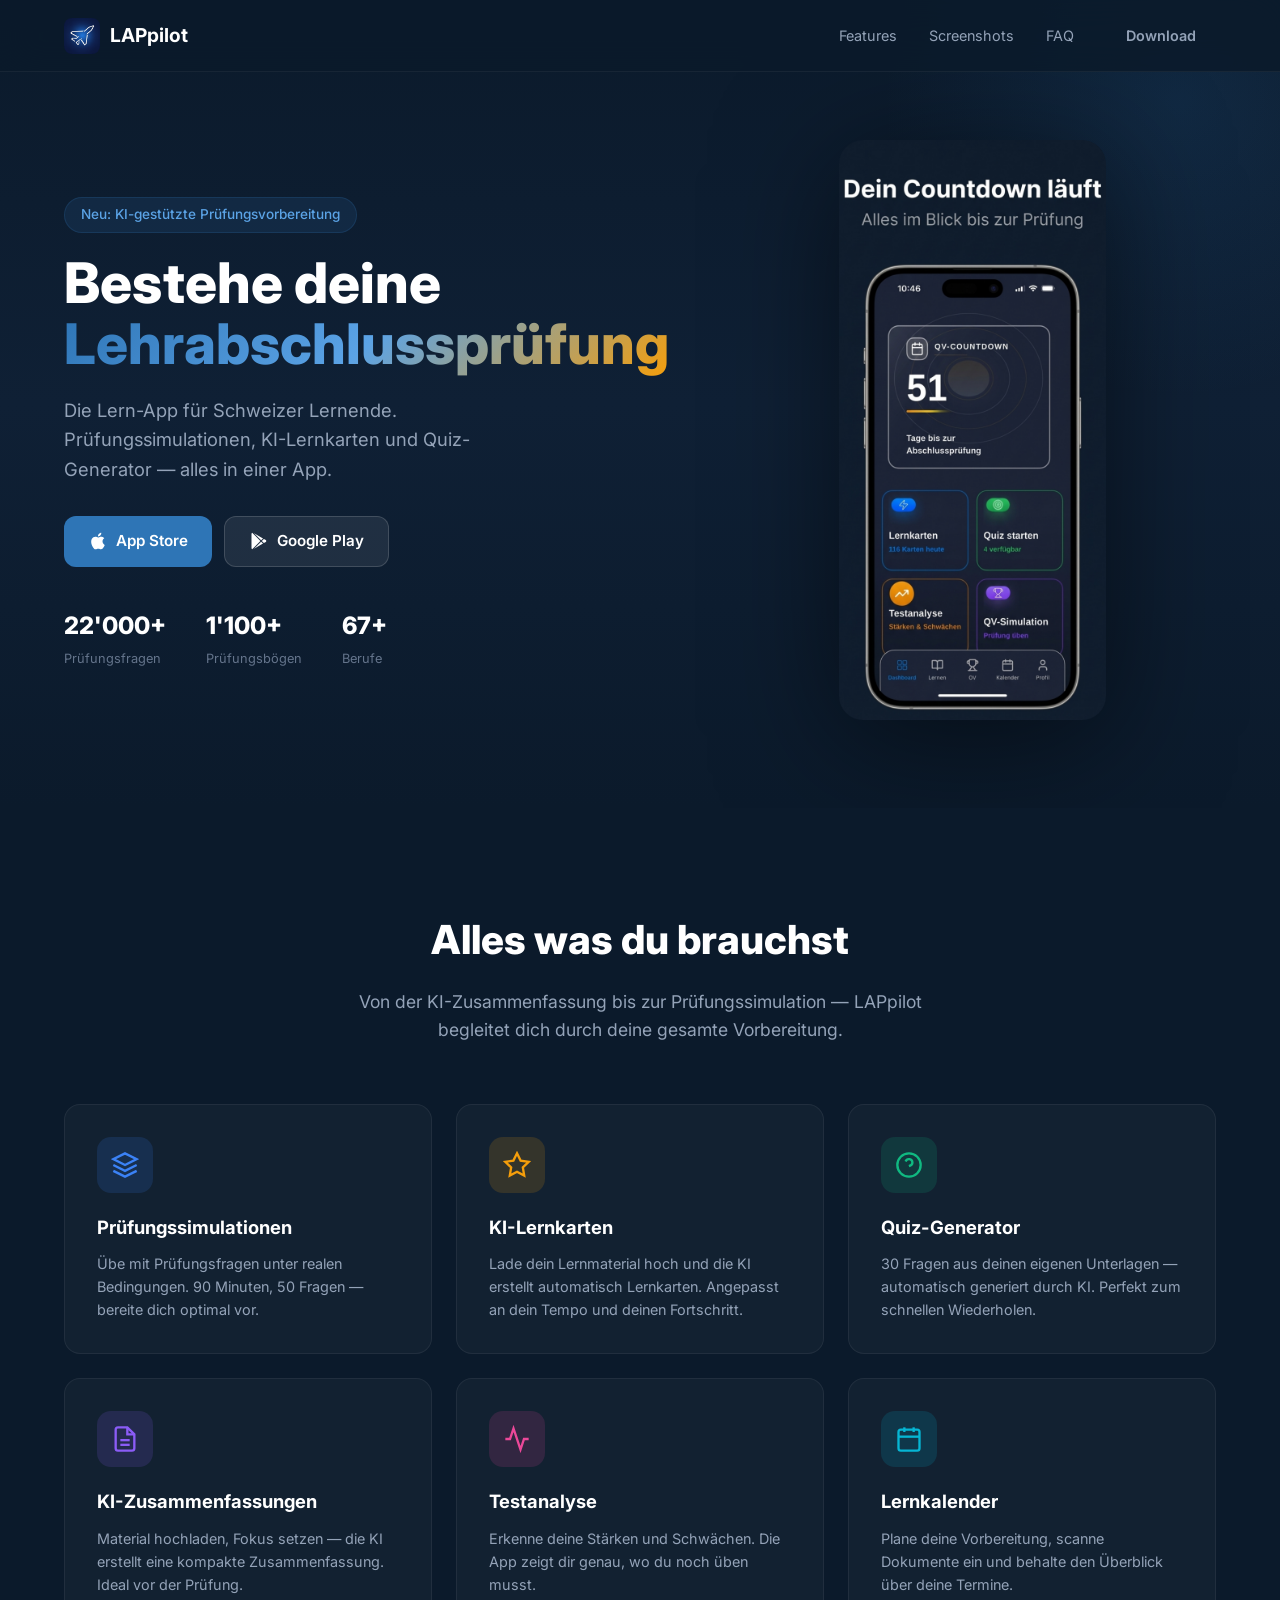
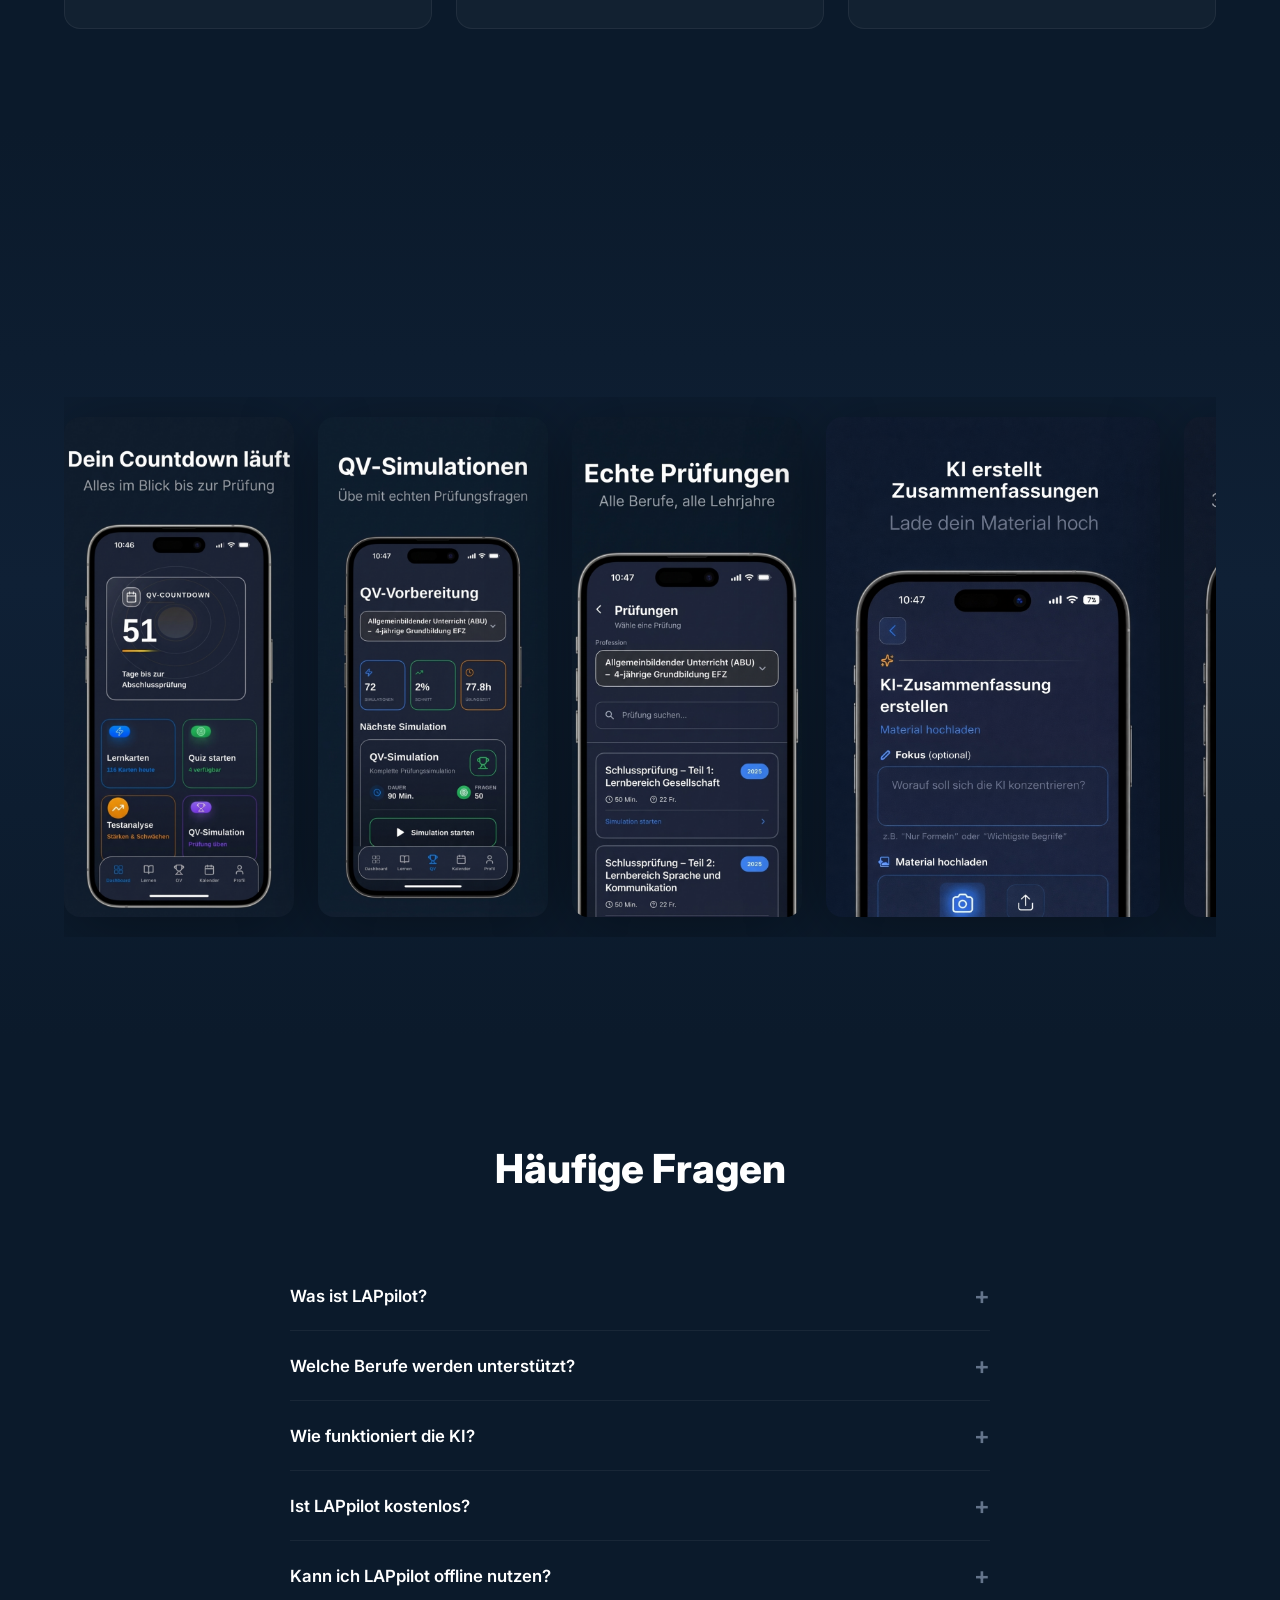
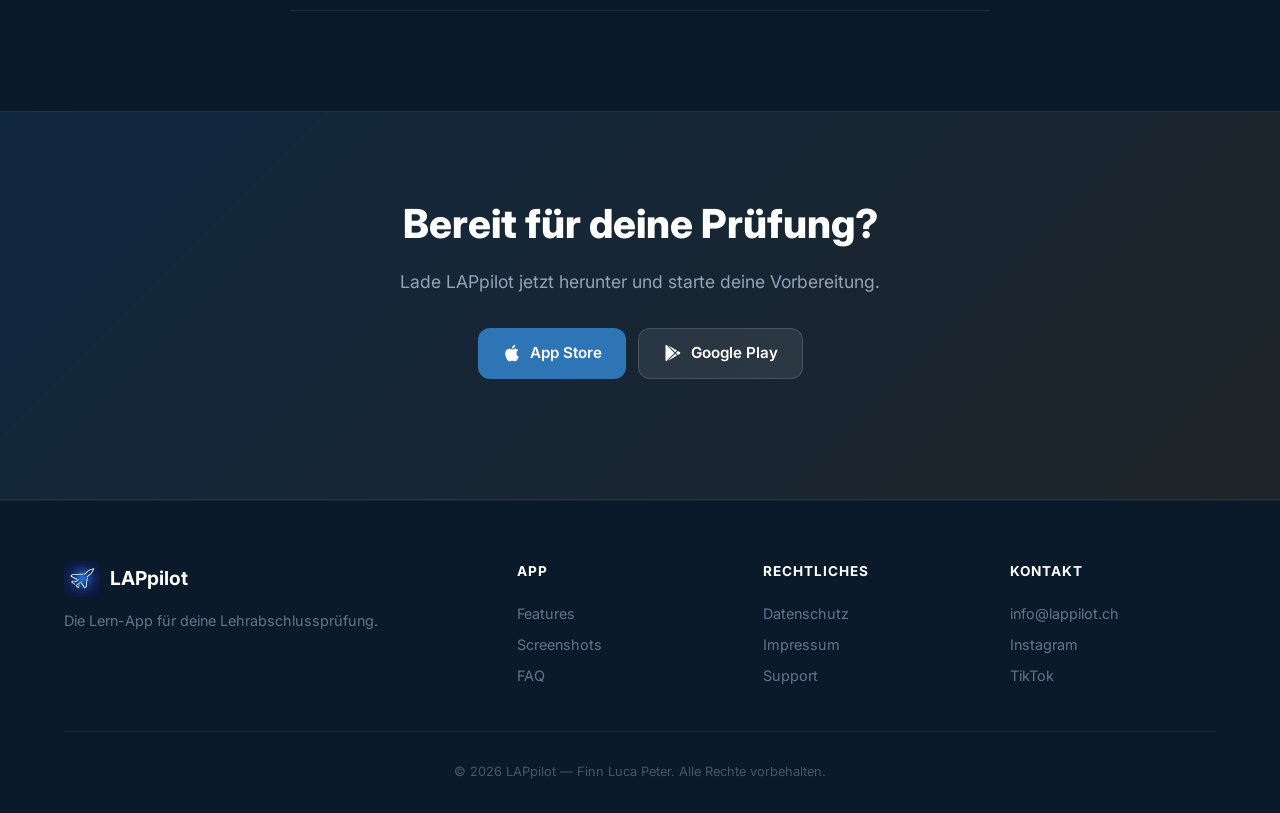
==== index.html @ 3a8b73a4 "fix: Download-Buttons auf OneLink verlinken (TikTok-Bio-Fix) Alle 5 Buttons (Nav Download, Hero App " ====
<!DOCTYPE html>
<html lang="de">
<head>
    <meta charset="UTF-8">
    <meta name="viewport" content="width=device-width, initial-scale=1.0">
    <title>LAPpilot — Bestehe deine Lehrabschlussprüfung</title>
    <meta name="description" content="LAPpilot ist die Lern-App für Schweizer Lernende zur Vorbereitung auf die Lehrabschlussprüfung (LAP/QV). KI-Lernkarten, Prüfungssimulationen, Quiz-Generator.">
    <link rel="icon" type="image/png" href="images/00_AppIcon.png">
    <link rel="preconnect" href="https://fonts.googleapis.com">
    <link rel="preconnect" href="https://fonts.gstatic.com" crossorigin>
    <link href="https://fonts.googleapis.com/css2?family=Inter:wght@400;500;600;700;800&display=swap" rel="stylesheet">
    <link rel="stylesheet" href="css/style.css">
</head>
<body>

    <!-- Navigation -->
    <nav class="navbar" id="navbar">
        <div class="container nav-container">
            <a href="#" class="nav-logo">
                <img src="images/00_AppIcon.png" alt="LAPpilot" class="nav-icon">
                <span>LAPpilot</span>
            </a>
            <button class="nav-toggle" id="navToggle" aria-label="Menu">
                <span></span><span></span><span></span>
            </button>
            <ul class="nav-links" id="navLinks">
                <li><a href="#features">Features</a></li>
                <li><a href="#screenshots">Screenshots</a></li>
                <!-- <li><a href="#pricing">Preise</a></li> -->
                <li><a href="#faq">FAQ</a></li>
                <li><a href="https://lappilot.onelink.me/udVn/tiktok" class="btn btn-nav">Download</a></li>
            </ul>
        </div>
    </nav>

    <!-- Hero Section -->
    <section class="hero">
        <div class="container hero-container">
            <div class="hero-content">
                <div class="hero-badge">Neu: KI-gestützte Prüfungsvorbereitung</div>
                <h1>Bestehe deine<br><span class="gradient-text">Lehrabschlussprüfung</span></h1>
                <p class="hero-subtitle">Die Lern-App für Schweizer Lernende. Prüfungssimulationen, KI-Lernkarten und Quiz-Generator — alles in einer App.</p>
                <div class="hero-buttons">
                    <a href="https://lappilot.onelink.me/udVn/tiktok" class="btn btn-primary">
                        <svg width="20" height="20" viewBox="0 0 24 24" fill="currentColor"><path d="M18.71 19.5c-.83 1.24-1.71 2.45-3.05 2.47-1.34.03-1.77-.79-3.29-.79-1.53 0-2 .77-3.27.82-1.31.05-2.3-1.32-3.14-2.53C4.25 17 2.94 12.45 4.7 9.39c.87-1.52 2.43-2.48 4.12-2.51 1.28-.02 2.5.87 3.29.87.78 0 2.26-1.07 3.8-.91.65.03 2.47.26 3.64 1.98-.09.06-2.17 1.28-2.15 3.81.03 3.02 2.65 4.03 2.68 4.04-.03.07-.42 1.44-1.38 2.83M13 3.5c.73-.83 1.94-1.46 2.94-1.5.13 1.17-.34 2.35-1.04 3.19-.69.85-1.83 1.51-2.95 1.42-.15-1.15.41-2.35 1.05-3.11z"/></svg>
                        App Store
                    </a>
                    <a href="https://lappilot.onelink.me/udVn/tiktok" class="btn btn-secondary">
                        <svg width="20" height="20" viewBox="0 0 24 24" fill="currentColor"><path d="M3,20.5V3.5C3,2.91 3.34,2.39 3.84,2.15L13.69,12L3.84,21.85C3.34,21.61 3,21.09 3,20.5M16.81,15.12L6.05,21.34L14.54,12.85L16.81,15.12M20.16,10.81C20.5,11.08 20.75,11.5 20.75,12C20.75,12.5 20.53,12.9 20.18,13.18L17.89,14.5L15.39,12L17.89,9.5L20.16,10.81M6.05,2.66L16.81,8.88L14.54,11.15L6.05,2.66Z"/></svg>
                        Google Play
                    </a>
                </div>
                <div class="hero-stats">
                    <div class="stat">
                        <span class="stat-number">22'000+</span>
                        <span class="stat-label">Prüfungsfragen</span>
                    </div>
                    <div class="stat">
                        <span class="stat-number">1'100+</span>
                        <span class="stat-label">Prüfungsbögen</span>
                    </div>
                    <div class="stat">
                        <span class="stat-number">67+</span>
                        <span class="stat-label">Berufe</span>
                    </div>
                </div>
            </div>
            <div class="hero-image">
                <div class="phone-mockup">
                    <img src="images/01_Dein_Countdown_laeuft.png" alt="LAPpilot Dashboard" class="hero-screenshot">
                </div>
            </div>
        </div>
    </section>

    <!-- Features Section -->
    <section class="features" id="features">
        <div class="container">
            <div class="section-header">
                <h2>Alles was du brauchst</h2>
                <p>Von der KI-Zusammenfassung bis zur Prüfungssimulation — LAPpilot begleitet dich durch deine gesamte Vorbereitung.</p>
            </div>
            <div class="features-grid">
                <div class="feature-card">
                    <div class="feature-icon" style="background: rgba(59,130,246,0.15);">
                        <svg width="28" height="28" viewBox="0 0 24 24" fill="none" stroke="#3B82F6" stroke-width="2"><path d="M12 2L2 7l10 5 10-5-10-5z"/><path d="M2 17l10 5 10-5"/><path d="M2 12l10 5 10-5"/></svg>
                    </div>
                    <h3>Prüfungssimulationen</h3>
                    <p>Übe mit Prüfungsfragen unter realen Bedingungen. 90 Minuten, 50 Fragen — bereite dich optimal vor.</p>
                </div>
                <div class="feature-card">
                    <div class="feature-icon" style="background: rgba(245,158,11,0.15);">
                        <svg width="28" height="28" viewBox="0 0 24 24" fill="none" stroke="#F59E0B" stroke-width="2"><path d="M12 2l3.09 6.26L22 9.27l-5 4.87 1.18 6.88L12 17.77l-6.18 3.25L7 14.14 2 9.27l6.91-1.01L12 2z"/></svg>
                    </div>
                    <h3>KI-Lernkarten</h3>
                    <p>Lade dein Lernmaterial hoch und die KI erstellt automatisch Lernkarten. Angepasst an dein Tempo und deinen Fortschritt.</p>
                </div>
                <div class="feature-card">
                    <div class="feature-icon" style="background: rgba(16,185,129,0.15);">
                        <svg width="28" height="28" viewBox="0 0 24 24" fill="none" stroke="#10B981" stroke-width="2"><circle cx="12" cy="12" r="10"/><path d="M9.09 9a3 3 0 0 1 5.83 1c0 2-3 3-3 3"/><line x1="12" y1="17" x2="12.01" y2="17"/></svg>
                    </div>
                    <h3>Quiz-Generator</h3>
                    <p>30 Fragen aus deinen eigenen Unterlagen — automatisch generiert durch KI. Perfekt zum schnellen Wiederholen.</p>
                </div>
                <div class="feature-card">
                    <div class="feature-icon" style="background: rgba(139,92,246,0.15);">
                        <svg width="28" height="28" viewBox="0 0 24 24" fill="none" stroke="#8B5CF6" stroke-width="2"><path d="M14 2H6a2 2 0 0 0-2 2v16a2 2 0 0 0 2 2h12a2 2 0 0 0 2-2V8z"/><polyline points="14 2 14 8 20 8"/><line x1="16" y1="13" x2="8" y2="13"/><line x1="16" y1="17" x2="8" y2="17"/></svg>
                    </div>
                    <h3>KI-Zusammenfassungen</h3>
                    <p>Material hochladen, Fokus setzen — die KI erstellt eine kompakte Zusammenfassung. Ideal vor der Prüfung.</p>
                </div>
                <div class="feature-card">
                    <div class="feature-icon" style="background: rgba(236,72,153,0.15);">
                        <svg width="28" height="28" viewBox="0 0 24 24" fill="none" stroke="#EC4899" stroke-width="2"><path d="M22 12h-4l-3 9L9 3l-3 9H2"/></svg>
                    </div>
                    <h3>Testanalyse</h3>
                    <p>Erkenne deine Stärken und Schwächen. Die App zeigt dir genau, wo du noch üben musst.</p>
                </div>
                <div class="feature-card">
                    <div class="feature-icon" style="background: rgba(6,182,212,0.15);">
                        <svg width="28" height="28" viewBox="0 0 24 24" fill="none" stroke="#06B6D4" stroke-width="2"><rect x="3" y="4" width="18" height="18" rx="2" ry="2"/><line x1="16" y1="2" x2="16" y2="6"/><line x1="8" y1="2" x2="8" y2="6"/><line x1="3" y1="10" x2="21" y2="10"/></svg>
                    </div>
                    <h3>Lernkalender</h3>
                    <p>Plane deine Vorbereitung, scanne Dokumente ein und behalte den Überblick über deine Termine.</p>
                </div>
            </div>
        </div>
    </section>

    <!-- Screenshots Section -->
    <section class="screenshots" id="screenshots">
        <div class="container">
            <div class="section-header">
                <h2>So sieht LAPpilot aus</h2>
                <p>Professionell, übersichtlich und auf deine Prüfung zugeschnitten.</p>
            </div>
            <div class="screenshots-slider">
                <div class="screenshots-track">
                    <img src="images/01_Dein_Countdown_laeuft.png" alt="Dashboard" class="screenshot-img">
                    <img src="images/02_QV_Simulationen.png" alt="QV-Simulationen" class="screenshot-img">
                    <img src="images/03_Echte_Pruefungen.png" alt="Echte Prüfungen" class="screenshot-img">
                    <img src="images/04_KI_Zusammenfassungen.png" alt="KI Zusammenfassungen" class="screenshot-img">
                    <img src="images/05_Quiz_per_KI.png" alt="Quiz per KI" class="screenshot-img">
                    <img src="images/06_Lernplan_Kalender.png" alt="Lernplan Kalender" class="screenshot-img">
                </div>
            </div>
        </div>
    </section>

    <!-- Pricing Section hidden -->

    <!-- FAQ Section -->
    <section class="faq" id="faq">
        <div class="container">
            <div class="section-header">
                <h2>Häufige Fragen</h2>
            </div>
            <div class="faq-list">
                <div class="faq-item">
                    <button class="faq-question">Was ist LAPpilot?</button>
                    <div class="faq-answer">
                        <p>LAPpilot ist eine Lern-App speziell für Schweizer Lernende zur Vorbereitung auf die Lehrabschlussprüfung (LAP/QV). Die App kombiniert KI-Technologie mit umfangreichen Prüfungsinhalten.</p>
                    </div>
                </div>
                <div class="faq-item">
                    <button class="faq-question">Welche Berufe werden unterstützt?</button>
                    <div class="faq-answer">
                        <p>LAPpilot unterstützt alle Schweizer Lehrberufe und Lehrjahre (1-4). Von Koch/Köchin EFZ bis Detailhandelsfachmann/-frau — wähle einfach deinen Beruf in der App aus.</p>
                    </div>
                </div>
                <div class="faq-item">
                    <button class="faq-question">Wie funktioniert die KI?</button>
                    <div class="faq-answer">
                        <p>Lade dein Lernmaterial hoch (Bilder, PDFs, Dokumente) und die KI erstellt daraus automatisch Lernkarten, Quizfragen oder Zusammenfassungen — angepasst an deinen Fokus.</p>
                    </div>
                </div>
                <div class="faq-item">
                    <button class="faq-question">Ist LAPpilot kostenlos?</button>
                    <div class="faq-answer">
                        <p>Die Basis-Version ist kostenlos. Für unbegrenzten Zugang zu allen Simulationen, KI-Features und Prüfungsinhalten gibt es LAPpilot Pro.</p>
                    </div>
                </div>
                <div class="faq-item">
                    <button class="faq-question">Kann ich LAPpilot offline nutzen?</button>
                    <div class="faq-answer">
                        <p>Die KI-Funktionen benötigen eine Internetverbindung. Bereits erstellte Lernkarten und heruntergeladene Simulationen können auch offline genutzt werden.</p>
                    </div>
                </div>
            </div>
        </div>
    </section>

    <!-- CTA Section -->
    <section class="cta">
        <div class="container">
            <h2>Bereit für deine Prüfung?</h2>
            <p>Lade LAPpilot jetzt herunter und starte deine Vorbereitung.</p>
            <div class="hero-buttons" style="justify-content: center;">
                <a href="https://lappilot.onelink.me/udVn/tiktok" class="btn btn-primary">
                    <svg width="20" height="20" viewBox="0 0 24 24" fill="currentColor"><path d="M18.71 19.5c-.83 1.24-1.71 2.45-3.05 2.47-1.34.03-1.77-.79-3.29-.79-1.53 0-2 .77-3.27.82-1.31.05-2.3-1.32-3.14-2.53C4.25 17 2.94 12.45 4.7 9.39c.87-1.52 2.43-2.48 4.12-2.51 1.28-.02 2.5.87 3.29.87.78 0 2.26-1.07 3.8-.91.65.03 2.47.26 3.64 1.98-.09.06-2.17 1.28-2.15 3.81.03 3.02 2.65 4.03 2.68 4.04-.03.07-.42 1.44-1.38 2.83M13 3.5c.73-.83 1.94-1.46 2.94-1.5.13 1.17-.34 2.35-1.04 3.19-.69.85-1.83 1.51-2.95 1.42-.15-1.15.41-2.35 1.05-3.11z"/></svg>
                    App Store
                </a>
                <a href="https://lappilot.onelink.me/udVn/tiktok" class="btn btn-secondary">
                    <svg width="20" height="20" viewBox="0 0 24 24" fill="currentColor"><path d="M3,20.5V3.5C3,2.91 3.34,2.39 3.84,2.15L13.69,12L3.84,21.85C3.34,21.61 3,21.09 3,20.5M16.81,15.12L6.05,21.34L14.54,12.85L16.81,15.12M20.16,10.81C20.5,11.08 20.75,11.5 20.75,12C20.75,12.5 20.53,12.9 20.18,13.18L17.89,14.5L15.39,12L17.89,9.5L20.16,10.81M6.05,2.66L16.81,8.88L14.54,11.15L6.05,2.66Z"/></svg>
                    Google Play
                </a>
            </div>
        </div>
    </section>

    <!-- Footer -->
    <footer class="footer">
        <div class="container">
            <div class="footer-grid">
                <div class="footer-brand">
                    <div class="nav-logo">
                        <img src="images/00_AppIcon.png" alt="LAPpilot" class="nav-icon">
                        <span>LAPpilot</span>
                    </div>
                    <p>Die Lern-App für deine Lehrabschlussprüfung.</p>
                </div>
                <div class="footer-links">
                    <h4>App</h4>
                    <a href="#features">Features</a>
                    <a href="#screenshots">Screenshots</a>
                    <a href="#faq">FAQ</a>
                </div>
                <div class="footer-links">
                    <h4>Rechtliches</h4>
                    <a href="datenschutz.html">Datenschutz</a>
                    <a href="impressum.html">Impressum</a>
                    <a href="support.html">Support</a>
                </div>
                <div class="footer-links">
                    <h4>Kontakt</h4>
                    <a href="mailto:info@lappilot.ch">info@lappilot.ch</a>
                    <a href="https://instagram.com/lappilot" target="_blank">Instagram</a>
                    <a href="https://tiktok.com/@lappilot" target="_blank">TikTok</a>
                </div>
            </div>
            <div class="footer-bottom">
                <p>&copy; 2026 LAPpilot — Finn Luca Peter. Alle Rechte vorbehalten.</p>
            </div>
        </div>
    </footer>

    <script src="js/main.js"></script>
</body>
</html>
---- css/style.css ----
/* === RESET & BASE === */
*, *::before, *::after { margin: 0; padding: 0; box-sizing: border-box; }
html { scroll-behavior: smooth; }
body {
    font-family: 'Inter', -apple-system, sans-serif;
    background: #0B1A2B;
    color: #E2E8F0;
    line-height: 1.6;
    overflow-x: hidden;
}
a { color: inherit; text-decoration: none; }
img { max-width: 100%; height: auto; }
.container { max-width: 1200px; margin: 0 auto; padding: 0 24px; }

/* === NAVBAR === */
.navbar {
    position: fixed; top: 0; left: 0; right: 0; z-index: 100;
    padding: 16px 0;
    background: rgba(11,26,43,0.85);
    backdrop-filter: blur(20px);
    border-bottom: 1px solid rgba(255,255,255,0.05);
    transition: all 0.3s;
}
.navbar.scrolled { padding: 10px 0; background: rgba(11,26,43,0.95); }
.nav-container { display: flex; align-items: center; justify-content: space-between; }
.nav-logo { display: flex; align-items: center; gap: 10px; font-weight: 700; font-size: 1.2rem; color: #fff; }
.nav-icon { width: 36px; height: 36px; border-radius: 8px; }
.nav-links { display: flex; align-items: center; gap: 32px; list-style: none; }
.nav-links a { font-size: 0.9rem; color: #94A3B8; transition: color 0.2s; }
.nav-links a:hover { color: #fff; }
.nav-toggle { display: none; background: none; border: none; cursor: pointer; padding: 8px; }
.nav-toggle span { display: block; width: 24px; height: 2px; background: #fff; margin: 5px 0; transition: 0.3s; }

/* === BUTTONS === */
.btn {
    display: inline-flex; align-items: center; gap: 8px;
    padding: 12px 24px; border-radius: 12px;
    font-weight: 600; font-size: 0.95rem;
    transition: all 0.2s; cursor: pointer; border: none;
}
.btn-primary { background: #2E75B6; color: #fff; }
.btn-primary:hover { background: #2563A8; transform: translateY(-2px); box-shadow: 0 8px 24px rgba(46,117,182,0.3); }
.btn-secondary { background: rgba(255,255,255,0.08); color: #fff; border: 1px solid rgba(255,255,255,0.15); }
.btn-secondary:hover { background: rgba(255,255,255,0.12); transform: translateY(-2px); }
.btn-outline { background: transparent; color: #2E75B6; border: 2px solid #2E75B6; width: 100%; justify-content: center; }
.btn-outline:hover { background: rgba(46,117,182,0.1); }
.btn-nav { padding: 8px 20px; font-size: 0.85rem; border-radius: 8px; }

/* === HERO === */
.hero {
    padding: 140px 0 80px;
    background: linear-gradient(180deg, #0B1A2B 0%, #0F2035 50%, #0B1A2B 100%);
    position: relative; overflow: hidden;
}
.hero::before {
    content: ''; position: absolute; top: -200px; right: -200px;
    width: 600px; height: 600px; border-radius: 50%;
    background: radial-gradient(circle, rgba(46,117,182,0.15) 0%, transparent 70%);
}
.hero-container { display: grid; grid-template-columns: 1fr 1fr; gap: 60px; align-items: center; }
.hero-badge {
    display: inline-block; padding: 6px 16px; border-radius: 20px;
    background: rgba(46,117,182,0.15); color: #5BA3E6; font-size: 0.85rem; font-weight: 500;
    margin-bottom: 20px; border: 1px solid rgba(46,117,182,0.2);
}
.hero h1 { font-size: 3.5rem; font-weight: 800; line-height: 1.1; color: #fff; margin-bottom: 20px; }
.gradient-text { background: linear-gradient(135deg, #2E75B6, #5BA3E6, #F59E0B); -webkit-background-clip: text; -webkit-text-fill-color: transparent; background-clip: text; }
.hero-subtitle { font-size: 1.15rem; color: #94A3B8; margin-bottom: 32px; max-width: 480px; }
.hero-buttons { display: flex; gap: 12px; margin-bottom: 40px; flex-wrap: wrap; }
.hero-stats { display: flex; gap: 40px; }
.stat-number { display: block; font-size: 1.5rem; font-weight: 800; color: #fff; }
.stat-label { font-size: 0.8rem; color: #64748B; }
.hero-image { display: flex; justify-content: center; position: relative; }
.hero-screenshot { max-height: 580px; border-radius: 24px; filter: drop-shadow(0 20px 60px rgba(0,0,0,0.5)); }

/* === SECTIONS === */
.section-header { text-align: center; margin-bottom: 60px; }
.section-header h2 { font-size: 2.5rem; font-weight: 800; color: #fff; margin-bottom: 16px; }
.section-header p { font-size: 1.1rem; color: #94A3B8; max-width: 600px; margin: 0 auto; }

/* === FEATURES === */
.features { padding: 100px 0; }
.features-grid { display: grid; grid-template-columns: repeat(3, 1fr); gap: 24px; }
.feature-card {
    background: rgba(255,255,255,0.03); border: 1px solid rgba(255,255,255,0.06);
    border-radius: 16px; padding: 32px;
    transition: all 0.3s;
}
.feature-card:hover { background: rgba(255,255,255,0.06); transform: translateY(-4px); border-color: rgba(46,117,182,0.3); }
.feature-icon { width: 56px; height: 56px; border-radius: 14px; display: flex; align-items: center; justify-content: center; margin-bottom: 20px; }
.feature-card h3 { font-size: 1.15rem; font-weight: 700; color: #fff; margin-bottom: 10px; }
.feature-card p { font-size: 0.9rem; color: #94A3B8; line-height: 1.6; }

/* === SCREENSHOTS === */
.screenshots { padding: 100px 0; background: linear-gradient(180deg, #0B1A2B 0%, #0F2035 50%, #0B1A2B 100%); }
.screenshots-slider { overflow-x: auto; -webkit-overflow-scrolling: touch; scrollbar-width: none; }
.screenshots-slider::-webkit-scrollbar { display: none; }
.screenshots-track { display: flex; gap: 24px; padding: 20px 0; }
.screenshot-img {
    height: 500px; width: auto; border-radius: 16px; flex-shrink: 0;
    filter: drop-shadow(0 10px 40px rgba(0,0,0,0.4));
    transition: transform 0.3s;
}
.screenshot-img:hover { transform: scale(1.03); }

/* === PRICING === */
.pricing { padding: 100px 0; }
.pricing-grid { display: grid; grid-template-columns: repeat(2, 1fr); gap: 24px; max-width: 800px; margin: 0 auto; }
.pricing-card {
    background: rgba(255,255,255,0.03); border: 1px solid rgba(255,255,255,0.06);
    border-radius: 20px; padding: 40px; position: relative;
}
.pricing-featured { border-color: #2E75B6; background: rgba(46,117,182,0.08); }
.pricing-badge {
    position: absolute; top: -12px; left: 50%; transform: translateX(-50%);
    background: #2E75B6; color: #fff; padding: 4px 16px; border-radius: 20px;
    font-size: 0.8rem; font-weight: 600;
}
.pricing-header { margin-bottom: 32px; }
.pricing-header h3 { font-size: 1.3rem; font-weight: 700; color: #fff; margin-bottom: 8px; }
.price { font-size: 2.5rem; font-weight: 800; color: #fff; }
.price span { font-size: 1rem; font-weight: 400; color: #64748B; }
.pricing-header p { color: #64748B; font-size: 0.9rem; margin-top: 4px; }
.pricing-features { list-style: none; margin-bottom: 32px; }
.pricing-features li {
    padding: 10px 0; border-bottom: 1px solid rgba(255,255,255,0.05);
    font-size: 0.9rem; color: #CBD5E1;
    padding-left: 28px; position: relative;
}
.pricing-features li::before { content: '\2713'; position: absolute; left: 0; color: #10B981; font-weight: 700; }

/* === FAQ === */
.faq { padding: 100px 0; }
.faq-list { max-width: 700px; margin: 0 auto; }
.faq-item { border-bottom: 1px solid rgba(255,255,255,0.06); }
.faq-question {
    width: 100%; padding: 20px 0; background: none; border: none;
    color: #fff; font-size: 1.05rem; font-weight: 600;
    text-align: left; cursor: pointer; display: flex;
    justify-content: space-between; align-items: center;
    font-family: inherit;
}
.faq-question::after { content: '+'; font-size: 1.5rem; color: #64748B; transition: transform 0.3s; }
.faq-item.active .faq-question::after { content: '-'; }
.faq-answer { max-height: 0; overflow: hidden; transition: max-height 0.3s ease; }
.faq-item.active .faq-answer { max-height: 200px; }
.faq-answer p { padding-bottom: 20px; color: #94A3B8; font-size: 0.95rem; }

/* === CTA === */
.cta {
    padding: 80px 0; text-align: center;
    background: linear-gradient(135deg, rgba(46,117,182,0.15) 0%, rgba(245,158,11,0.08) 100%);
    border-top: 1px solid rgba(46,117,182,0.2); border-bottom: 1px solid rgba(46,117,182,0.2);
}
.cta h2 { font-size: 2.5rem; font-weight: 800; color: #fff; margin-bottom: 12px; }
.cta p { font-size: 1.1rem; color: #94A3B8; margin-bottom: 32px; }

/* === FOOTER === */
.footer { padding: 60px 0 30px; border-top: 1px solid rgba(255,255,255,0.05); }
.footer-grid { display: grid; grid-template-columns: 2fr 1fr 1fr 1fr; gap: 40px; margin-bottom: 40px; }
.footer-brand p { color: #64748B; margin-top: 12px; font-size: 0.9rem; }
.footer-links h4 { color: #fff; font-size: 0.85rem; text-transform: uppercase; letter-spacing: 1px; margin-bottom: 16px; }
.footer-links a { display: block; color: #64748B; font-size: 0.9rem; padding: 4px 0; transition: color 0.2s; }
.footer-links a:hover { color: #2E75B6; }
.footer-bottom { text-align: center; padding-top: 30px; border-top: 1px solid rgba(255,255,255,0.05); }
.footer-bottom p { color: #475569; font-size: 0.8rem; }

/* === LEGAL PAGES === */
.legal-page { padding: 120px 0 60px; }
.legal-page h1 { font-size: 2rem; font-weight: 800; color: #fff; margin-bottom: 8px; }
.legal-page .subtitle { color: #64748B; margin-bottom: 40px; }
.legal-page h2 { font-size: 1.3rem; font-weight: 700; color: #fff; margin-top: 40px; margin-bottom: 12px; }
.legal-page h3 { font-size: 1.1rem; font-weight: 600; color: #CBD5E1; margin-top: 24px; margin-bottom: 8px; }
.legal-page p, .legal-page li { color: #94A3B8; font-size: 0.95rem; margin-bottom: 12px; }
.legal-page ul { padding-left: 24px; }
.legal-page a { color: #2E75B6; }
.legal-page a:hover { text-decoration: underline; }
.back-link { display: inline-flex; align-items: center; gap: 6px; color: #2E75B6; font-size: 0.9rem; margin-bottom: 24px; }

/* === ANIMATIONS === */
.fade-in { opacity: 0; transform: translateY(30px); transition: opacity 0.6s ease, transform 0.6s ease; }
.fade-in.visible { opacity: 1; transform: translateY(0); }

/* === RESPONSIVE === */
@media (max-width: 968px) {
    .hero-container { grid-template-columns: 1fr; text-align: center; }
    .hero h1 { font-size: 2.5rem; }
    .hero-subtitle { margin: 0 auto 32px; }
    .hero-buttons { justify-content: center; }
    .hero-stats { justify-content: center; }
    .hero-image { margin-top: 40px; }
    .features-grid { grid-template-columns: repeat(2, 1fr); }
    .footer-grid { grid-template-columns: 1fr 1fr; }
}
@media (max-width: 640px) {
    .nav-links {
        display: none; position: fixed; top: 0; right: 0;
        width: 280px; height: 100vh; background: #0F2035;
        flex-direction: column; padding: 80px 32px 32px;
        gap: 20px; border-left: 1px solid rgba(255,255,255,0.06);
    }
    .nav-links.active { display: flex; }
    .nav-toggle { display: block; }
    .hero h1 { font-size: 2rem; }
    .hero-stats { flex-direction: column; gap: 16px; }
    .features-grid { grid-template-columns: 1fr; }
    .pricing-grid { grid-template-columns: 1fr; }
    .footer-grid { grid-template-columns: 1fr; }
    .section-header h2 { font-size: 1.8rem; }
    .screenshot-img { height: 380px; }
}
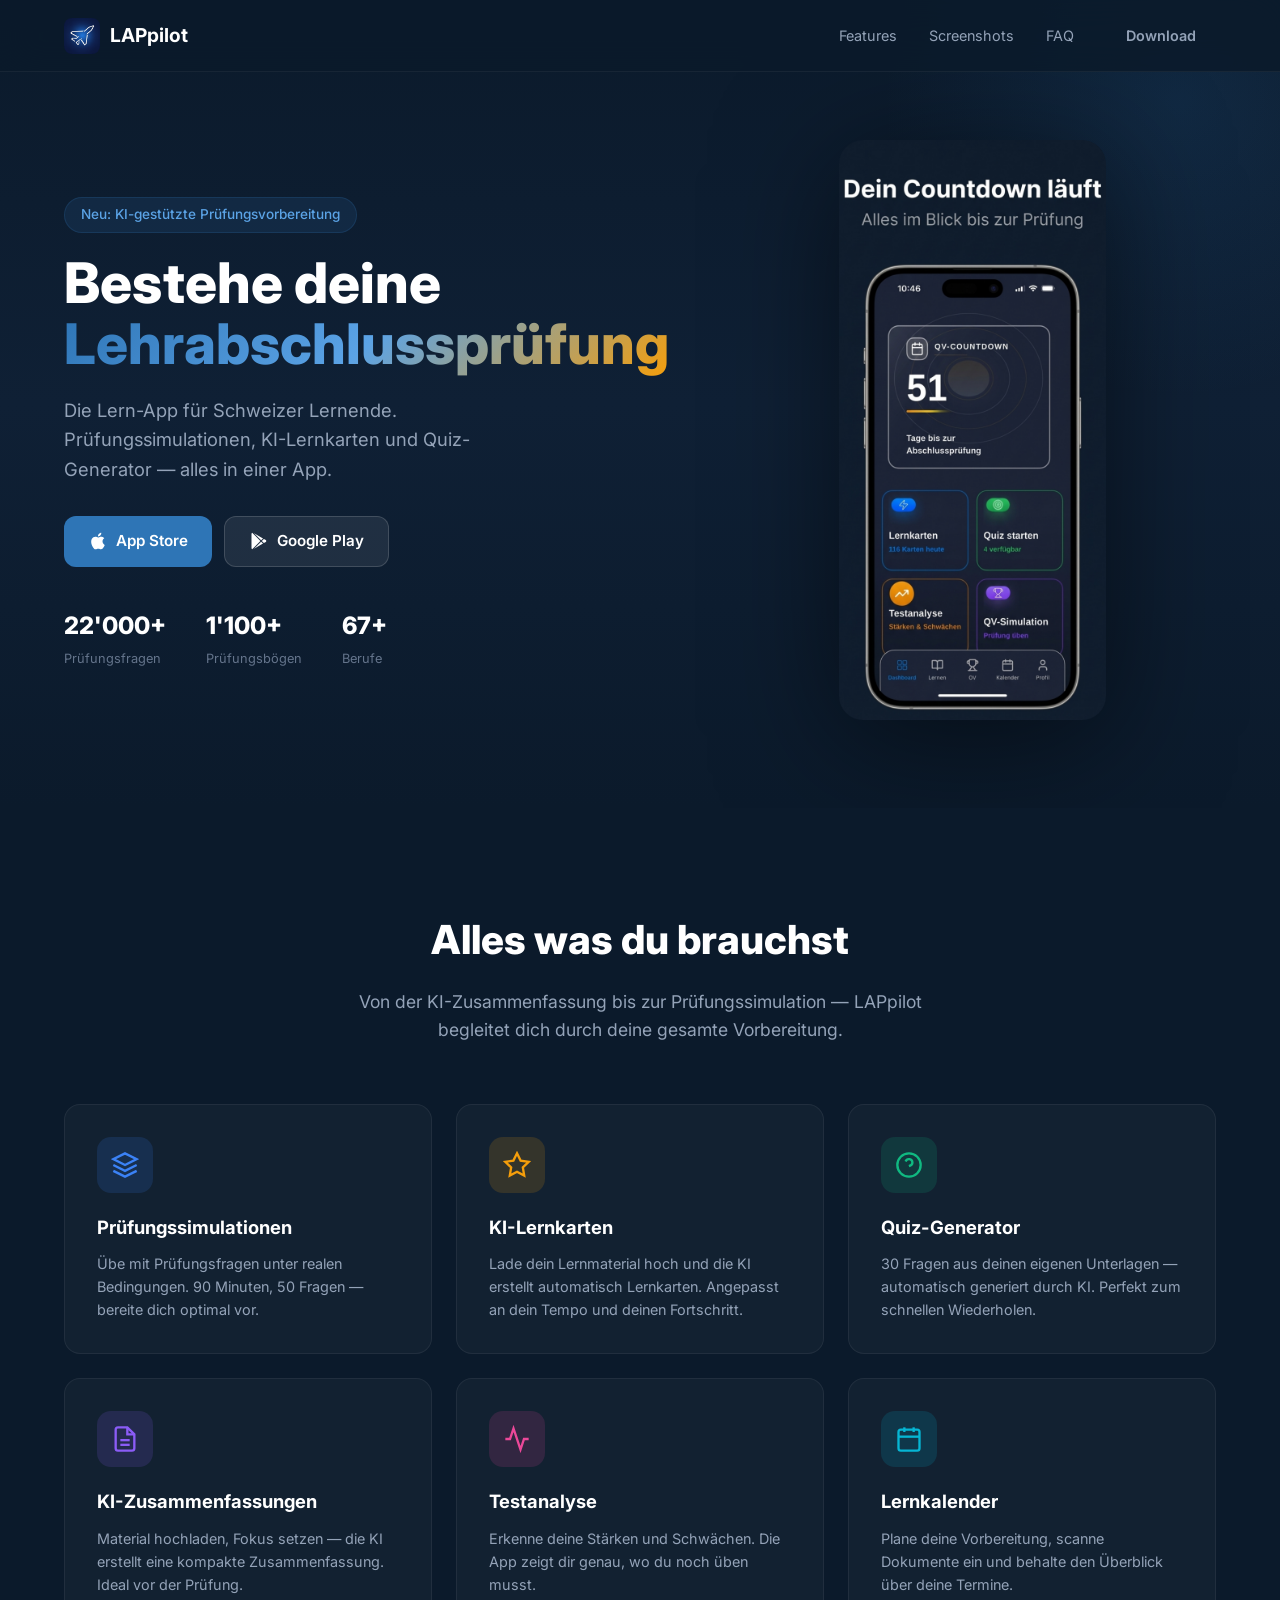
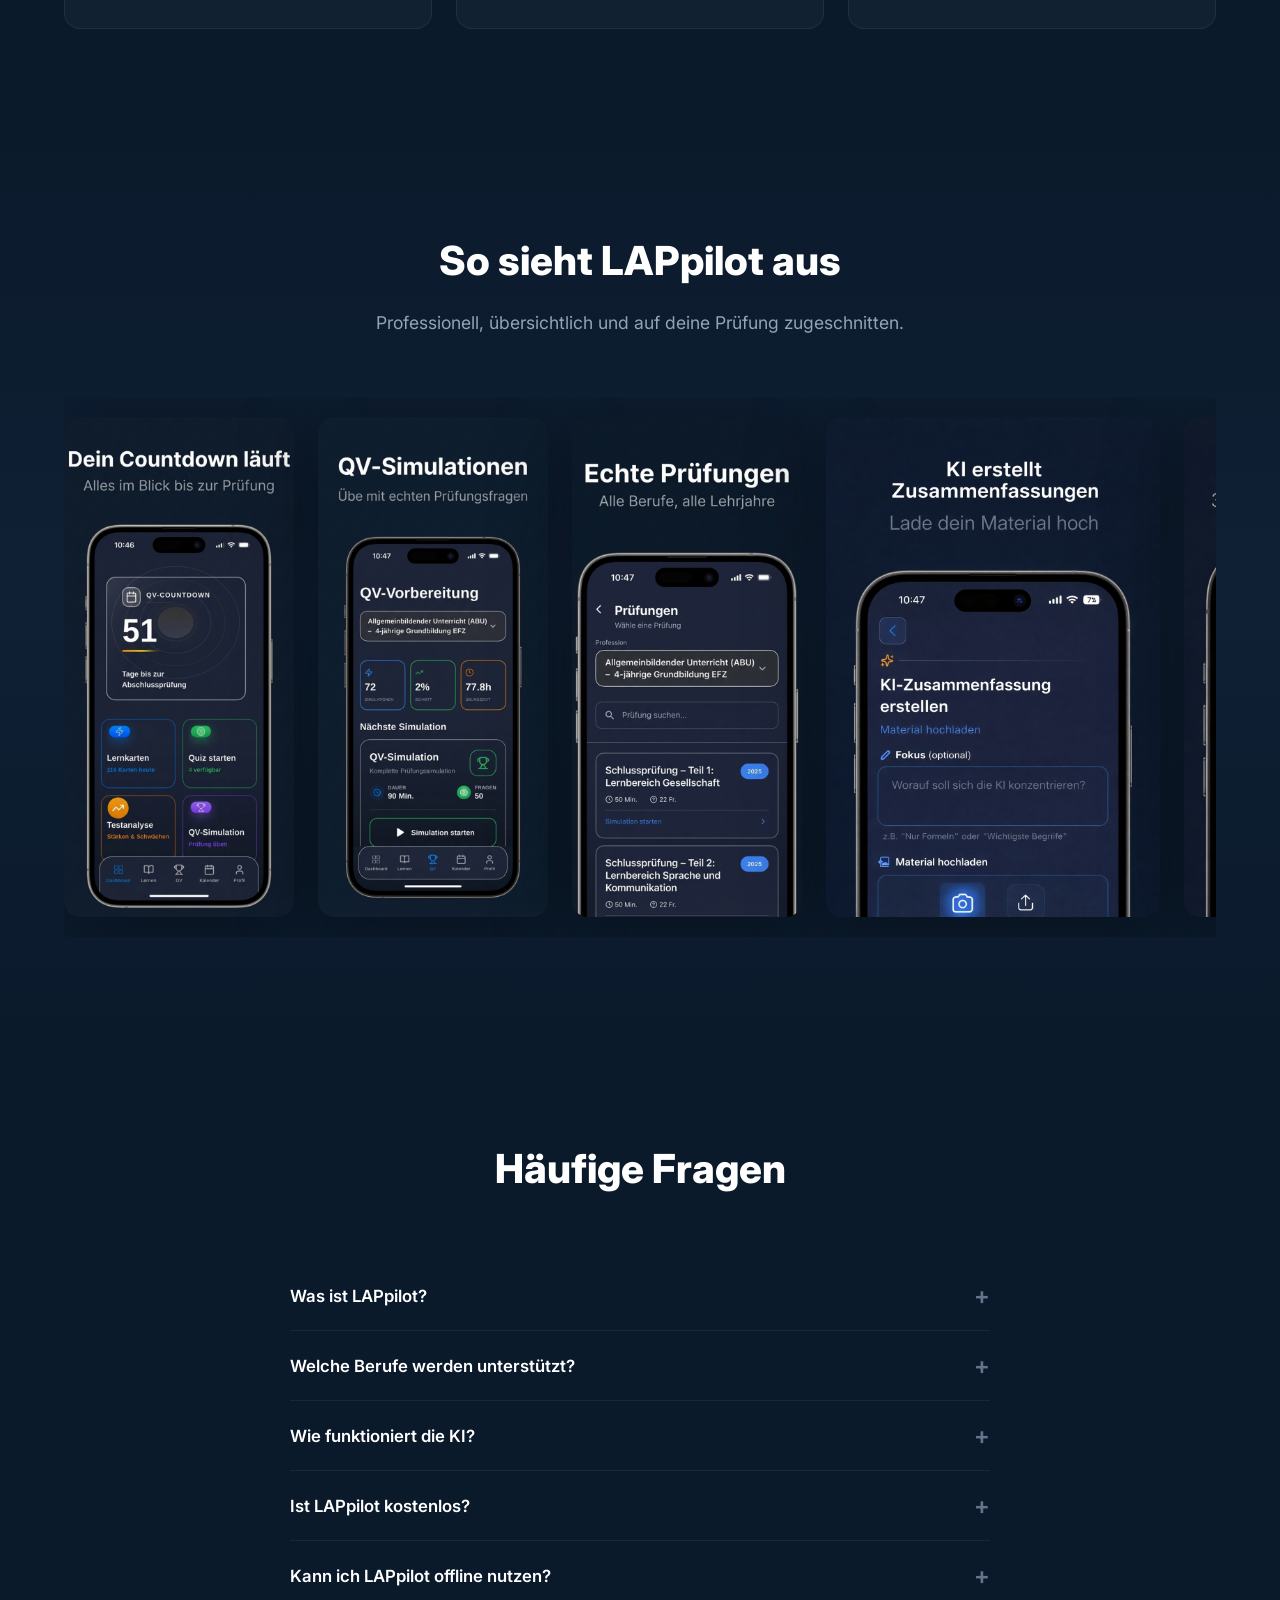
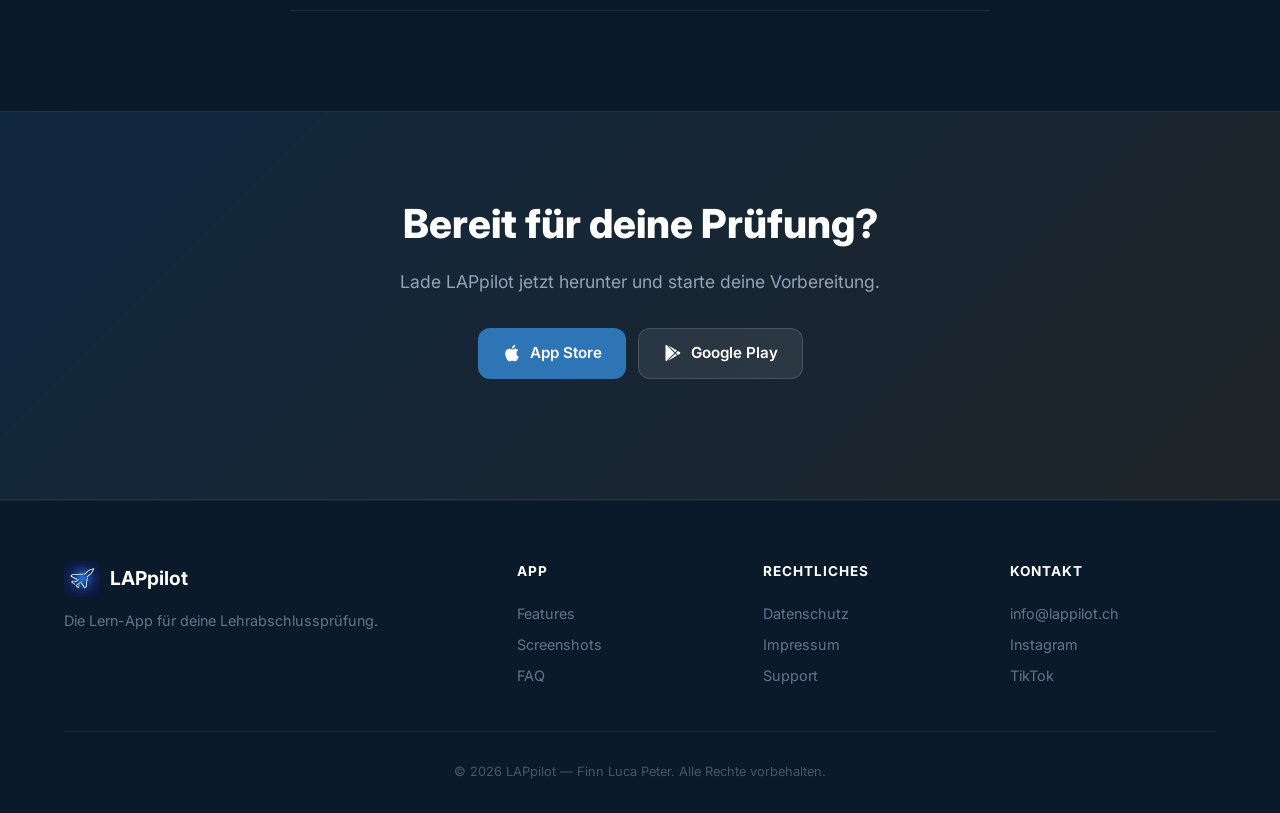
==== commit 528e446a: "fix: App Store und Play Store Buttons auf direkte Store-URLs - Hero + CTA App Store Buttons -> https" ====
--- a/index.html
+++ b/index.html
@@ -41,11 +41,11 @@
                 <h1>Bestehe deine<br><span class="gradient-text">Lehrabschlussprüfung</span></h1>
                 <p class="hero-subtitle">Die Lern-App für Schweizer Lernende. Prüfungssimulationen, KI-Lernkarten und Quiz-Generator — alles in einer App.</p>
                 <div class="hero-buttons">
-                    <a href="https://lappilot.onelink.me/udVn/tiktok" class="btn btn-primary">
+                    <a href="https://apps.apple.com/ch/app/lappilot/id6760356759" class="btn btn-primary">
                         <svg width="20" height="20" viewBox="0 0 24 24" fill="currentColor"><path d="M18.71 19.5c-.83 1.24-1.71 2.45-3.05 2.47-1.34.03-1.77-.79-3.29-.79-1.53 0-2 .77-3.27.82-1.31.05-2.3-1.32-3.14-2.53C4.25 17 2.94 12.45 4.7 9.39c.87-1.52 2.43-2.48 4.12-2.51 1.28-.02 2.5.87 3.29.87.78 0 2.26-1.07 3.8-.91.65.03 2.47.26 3.64 1.98-.09.06-2.17 1.28-2.15 3.81.03 3.02 2.65 4.03 2.68 4.04-.03.07-.42 1.44-1.38 2.83M13 3.5c.73-.83 1.94-1.46 2.94-1.5.13 1.17-.34 2.35-1.04 3.19-.69.85-1.83 1.51-2.95 1.42-.15-1.15.41-2.35 1.05-3.11z"/></svg>
                         App Store
                     </a>
-                    <a href="https://lappilot.onelink.me/udVn/tiktok" class="btn btn-secondary">
+                    <a href="https://play.google.com/store/apps/details?id=com.LAPpilot.app" class="btn btn-secondary">
                         <svg width="20" height="20" viewBox="0 0 24 24" fill="currentColor"><path d="M3,20.5V3.5C3,2.91 3.34,2.39 3.84,2.15L13.69,12L3.84,21.85C3.34,21.61 3,21.09 3,20.5M16.81,15.12L6.05,21.34L14.54,12.85L16.81,15.12M20.16,10.81C20.5,11.08 20.75,11.5 20.75,12C20.75,12.5 20.53,12.9 20.18,13.18L17.89,14.5L15.39,12L17.89,9.5L20.16,10.81M6.05,2.66L16.81,8.88L14.54,11.15L6.05,2.66Z"/></svg>
                         Google Play
                     </a>
@@ -196,11 +196,11 @@
             <h2>Bereit für deine Prüfung?</h2>
             <p>Lade LAPpilot jetzt herunter und starte deine Vorbereitung.</p>
             <div class="hero-buttons" style="justify-content: center;">
-                <a href="https://lappilot.onelink.me/udVn/tiktok" class="btn btn-primary">
+                <a href="https://apps.apple.com/ch/app/lappilot/id6760356759" class="btn btn-primary">
                     <svg width="20" height="20" viewBox="0 0 24 24" fill="currentColor"><path d="M18.71 19.5c-.83 1.24-1.71 2.45-3.05 2.47-1.34.03-1.77-.79-3.29-.79-1.53 0-2 .77-3.27.82-1.31.05-2.3-1.32-3.14-2.53C4.25 17 2.94 12.45 4.7 9.39c.87-1.52 2.43-2.48 4.12-2.51 1.28-.02 2.5.87 3.29.87.78 0 2.26-1.07 3.8-.91.65.03 2.47.26 3.64 1.98-.09.06-2.17 1.28-2.15 3.81.03 3.02 2.65 4.03 2.68 4.04-.03.07-.42 1.44-1.38 2.83M13 3.5c.73-.83 1.94-1.46 2.94-1.5.13 1.17-.34 2.35-1.04 3.19-.69.85-1.83 1.51-2.95 1.42-.15-1.15.41-2.35 1.05-3.11z"/></svg>
                     App Store
                 </a>
-                <a href="https://lappilot.onelink.me/udVn/tiktok" class="btn btn-secondary">
+                <a href="https://play.google.com/store/apps/details?id=com.LAPpilot.app" class="btn btn-secondary">
                     <svg width="20" height="20" viewBox="0 0 24 24" fill="currentColor"><path d="M3,20.5V3.5C3,2.91 3.34,2.39 3.84,2.15L13.69,12L3.84,21.85C3.34,21.61 3,21.09 3,20.5M16.81,15.12L6.05,21.34L14.54,12.85L16.81,15.12M20.16,10.81C20.5,11.08 20.75,11.5 20.75,12C20.75,12.5 20.53,12.9 20.18,13.18L17.89,14.5L15.39,12L17.89,9.5L20.16,10.81M6.05,2.66L16.81,8.88L14.54,11.15L6.05,2.66Z"/></svg>
                     Google Play
                 </a>
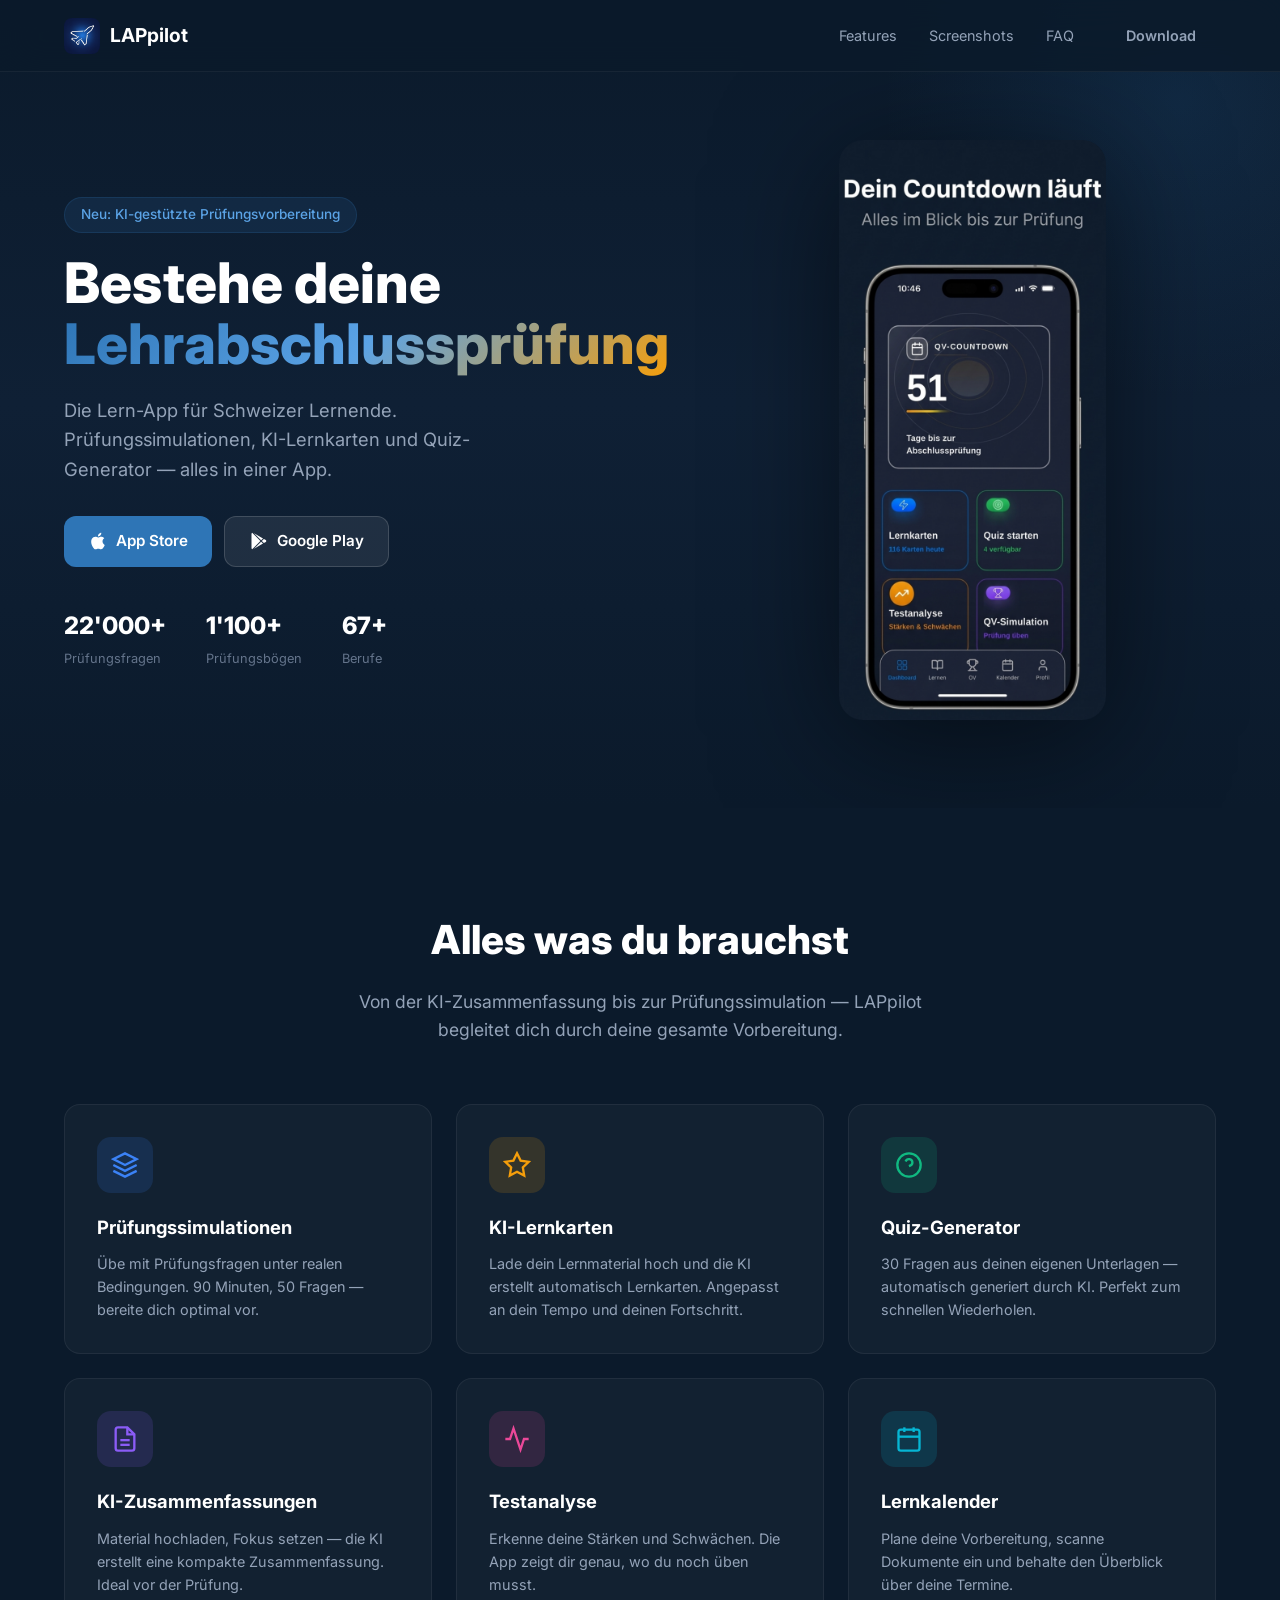
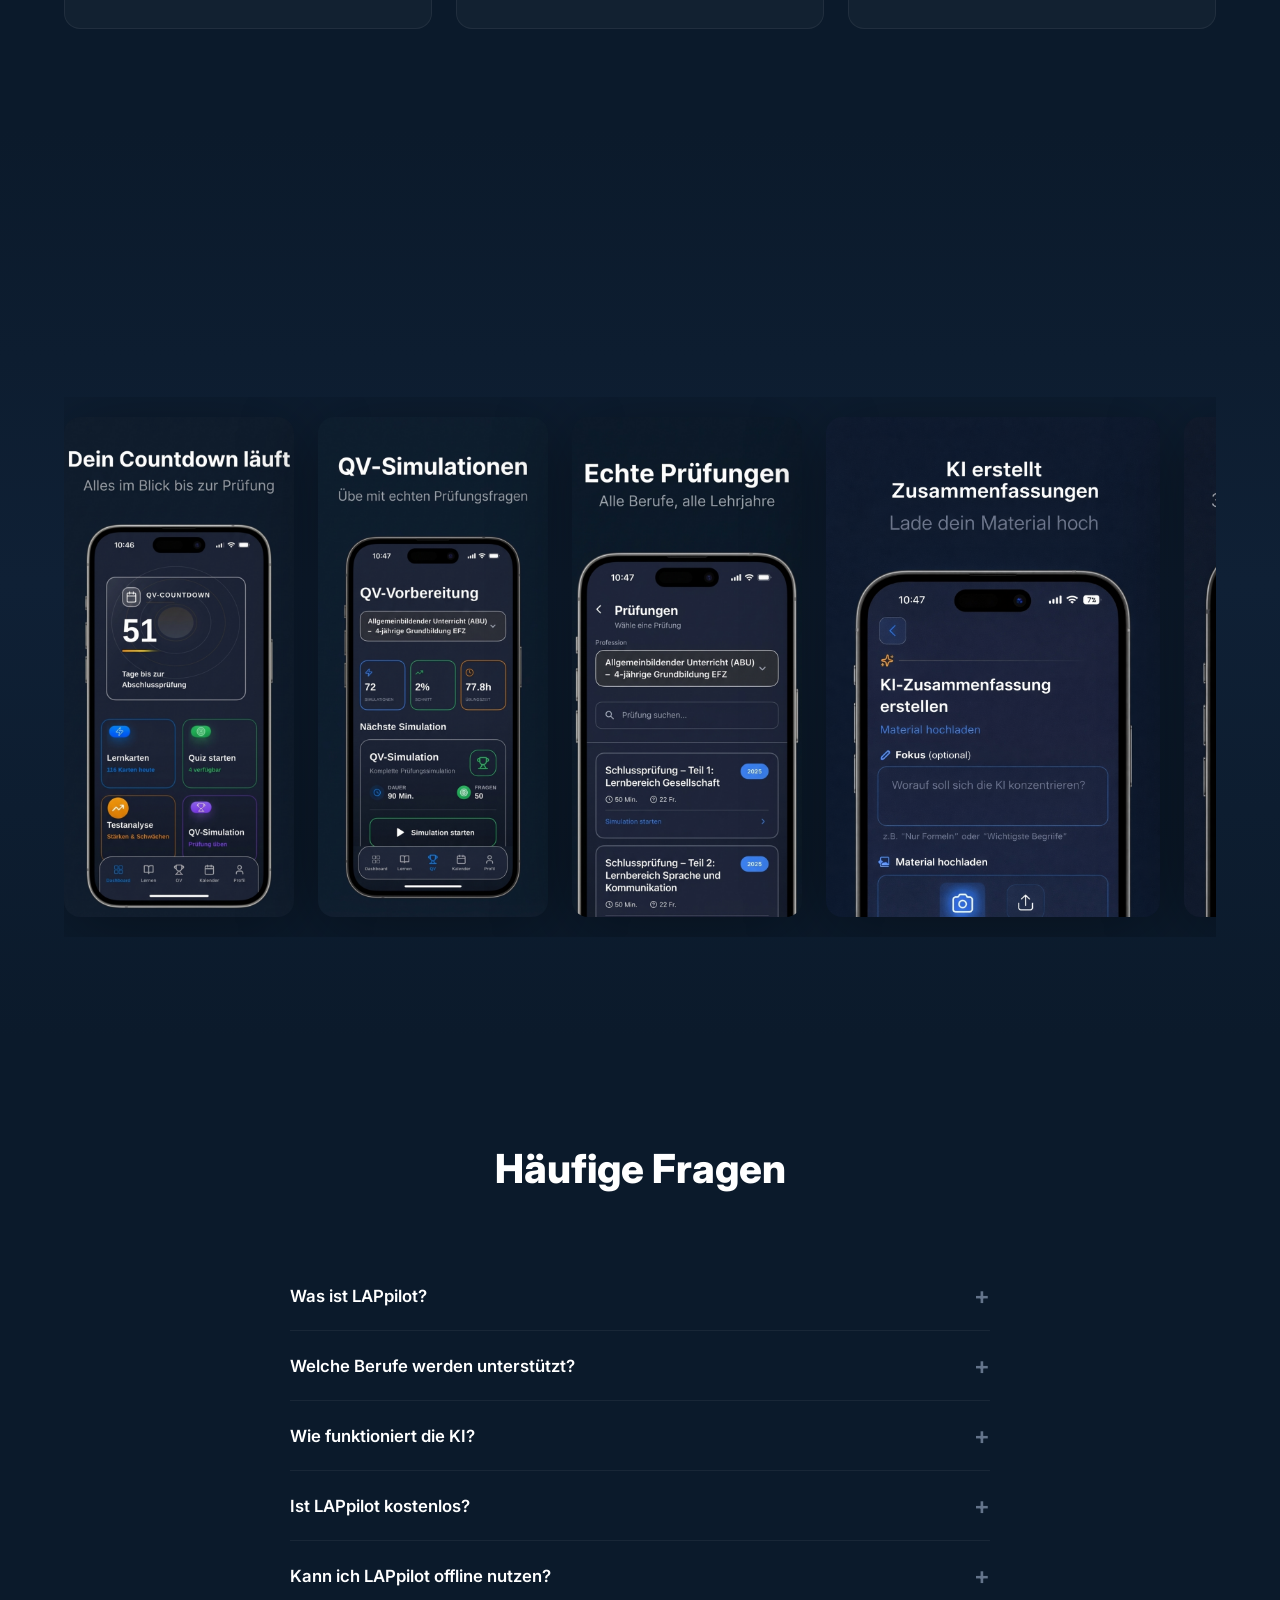
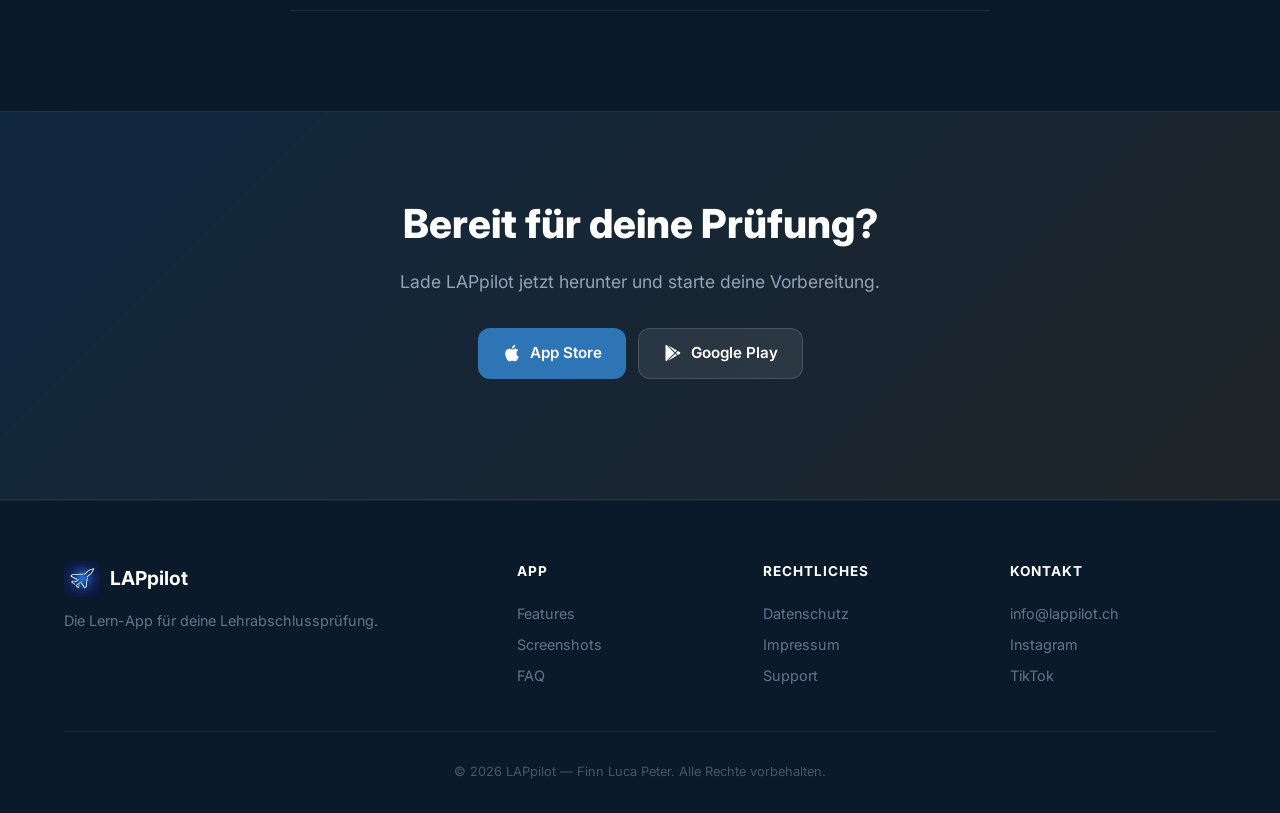
==== commit f2764c53: "fix: Android auf intent:// mit browser_fallback_url market:// scheme wurde in manchen Chrome-Version" ====
--- a/index.html
+++ b/index.html
@@ -41,11 +41,11 @@
                 <h1>Bestehe deine<br><span class="gradient-text">Lehrabschlussprüfung</span></h1>
                 <p class="hero-subtitle">Die Lern-App für Schweizer Lernende. Prüfungssimulationen, KI-Lernkarten und Quiz-Generator — alles in einer App.</p>
                 <div class="hero-buttons">
-                    <a href="https://apps.apple.com/ch/app/lappilot/id6760356759" class="btn btn-primary">
+                    <a href="itms-apps://apps.apple.com/app/id6760356759" class="btn btn-primary">
                         <svg width="20" height="20" viewBox="0 0 24 24" fill="currentColor"><path d="M18.71 19.5c-.83 1.24-1.71 2.45-3.05 2.47-1.34.03-1.77-.79-3.29-.79-1.53 0-2 .77-3.27.82-1.31.05-2.3-1.32-3.14-2.53C4.25 17 2.94 12.45 4.7 9.39c.87-1.52 2.43-2.48 4.12-2.51 1.28-.02 2.5.87 3.29.87.78 0 2.26-1.07 3.8-.91.65.03 2.47.26 3.64 1.98-.09.06-2.17 1.28-2.15 3.81.03 3.02 2.65 4.03 2.68 4.04-.03.07-.42 1.44-1.38 2.83M13 3.5c.73-.83 1.94-1.46 2.94-1.5.13 1.17-.34 2.35-1.04 3.19-.69.85-1.83 1.51-2.95 1.42-.15-1.15.41-2.35 1.05-3.11z"/></svg>
                         App Store
                     </a>
-                    <a href="https://play.google.com/store/apps/details?id=com.LAPpilot.app" class="btn btn-secondary">
+                    <a href="intent://details?id=com.LAPpilot.app#Intent;scheme=market;package=com.android.vending;S.browser_fallback_url=https%3A%2F%2Fplay.google.com%2Fstore%2Fapps%2Fdetails%3Fid%3Dcom.LAPpilot.app;end" class="btn btn-secondary">
                         <svg width="20" height="20" viewBox="0 0 24 24" fill="currentColor"><path d="M3,20.5V3.5C3,2.91 3.34,2.39 3.84,2.15L13.69,12L3.84,21.85C3.34,21.61 3,21.09 3,20.5M16.81,15.12L6.05,21.34L14.54,12.85L16.81,15.12M20.16,10.81C20.5,11.08 20.75,11.5 20.75,12C20.75,12.5 20.53,12.9 20.18,13.18L17.89,14.5L15.39,12L17.89,9.5L20.16,10.81M6.05,2.66L16.81,8.88L14.54,11.15L6.05,2.66Z"/></svg>
                         Google Play
                     </a>
@@ -196,11 +196,11 @@
             <h2>Bereit für deine Prüfung?</h2>
             <p>Lade LAPpilot jetzt herunter und starte deine Vorbereitung.</p>
             <div class="hero-buttons" style="justify-content: center;">
-                <a href="https://apps.apple.com/ch/app/lappilot/id6760356759" class="btn btn-primary">
+                <a href="itms-apps://apps.apple.com/app/id6760356759" class="btn btn-primary">
                     <svg width="20" height="20" viewBox="0 0 24 24" fill="currentColor"><path d="M18.71 19.5c-.83 1.24-1.71 2.45-3.05 2.47-1.34.03-1.77-.79-3.29-.79-1.53 0-2 .77-3.27.82-1.31.05-2.3-1.32-3.14-2.53C4.25 17 2.94 12.45 4.7 9.39c.87-1.52 2.43-2.48 4.12-2.51 1.28-.02 2.5.87 3.29.87.78 0 2.26-1.07 3.8-.91.65.03 2.47.26 3.64 1.98-.09.06-2.17 1.28-2.15 3.81.03 3.02 2.65 4.03 2.68 4.04-.03.07-.42 1.44-1.38 2.83M13 3.5c.73-.83 1.94-1.46 2.94-1.5.13 1.17-.34 2.35-1.04 3.19-.69.85-1.83 1.51-2.95 1.42-.15-1.15.41-2.35 1.05-3.11z"/></svg>
                     App Store
                 </a>
-                <a href="https://play.google.com/store/apps/details?id=com.LAPpilot.app" class="btn btn-secondary">
+                <a href="intent://details?id=com.LAPpilot.app#Intent;scheme=market;package=com.android.vending;S.browser_fallback_url=https%3A%2F%2Fplay.google.com%2Fstore%2Fapps%2Fdetails%3Fid%3Dcom.LAPpilot.app;end" class="btn btn-secondary">
                     <svg width="20" height="20" viewBox="0 0 24 24" fill="currentColor"><path d="M3,20.5V3.5C3,2.91 3.34,2.39 3.84,2.15L13.69,12L3.84,21.85C3.34,21.61 3,21.09 3,20.5M16.81,15.12L6.05,21.34L14.54,12.85L16.81,15.12M20.16,10.81C20.5,11.08 20.75,11.5 20.75,12C20.75,12.5 20.53,12.9 20.18,13.18L17.89,14.5L15.39,12L17.89,9.5L20.16,10.81M6.05,2.66L16.81,8.88L14.54,11.15L6.05,2.66Z"/></svg>
                     Google Play
                 </a>
@@ -244,6 +244,6 @@
         </div>
     </footer>
 
-    <script src="js/main.js"></script>
+    <script src="js/main.js?v=5"></script>
 </body>
 </html>
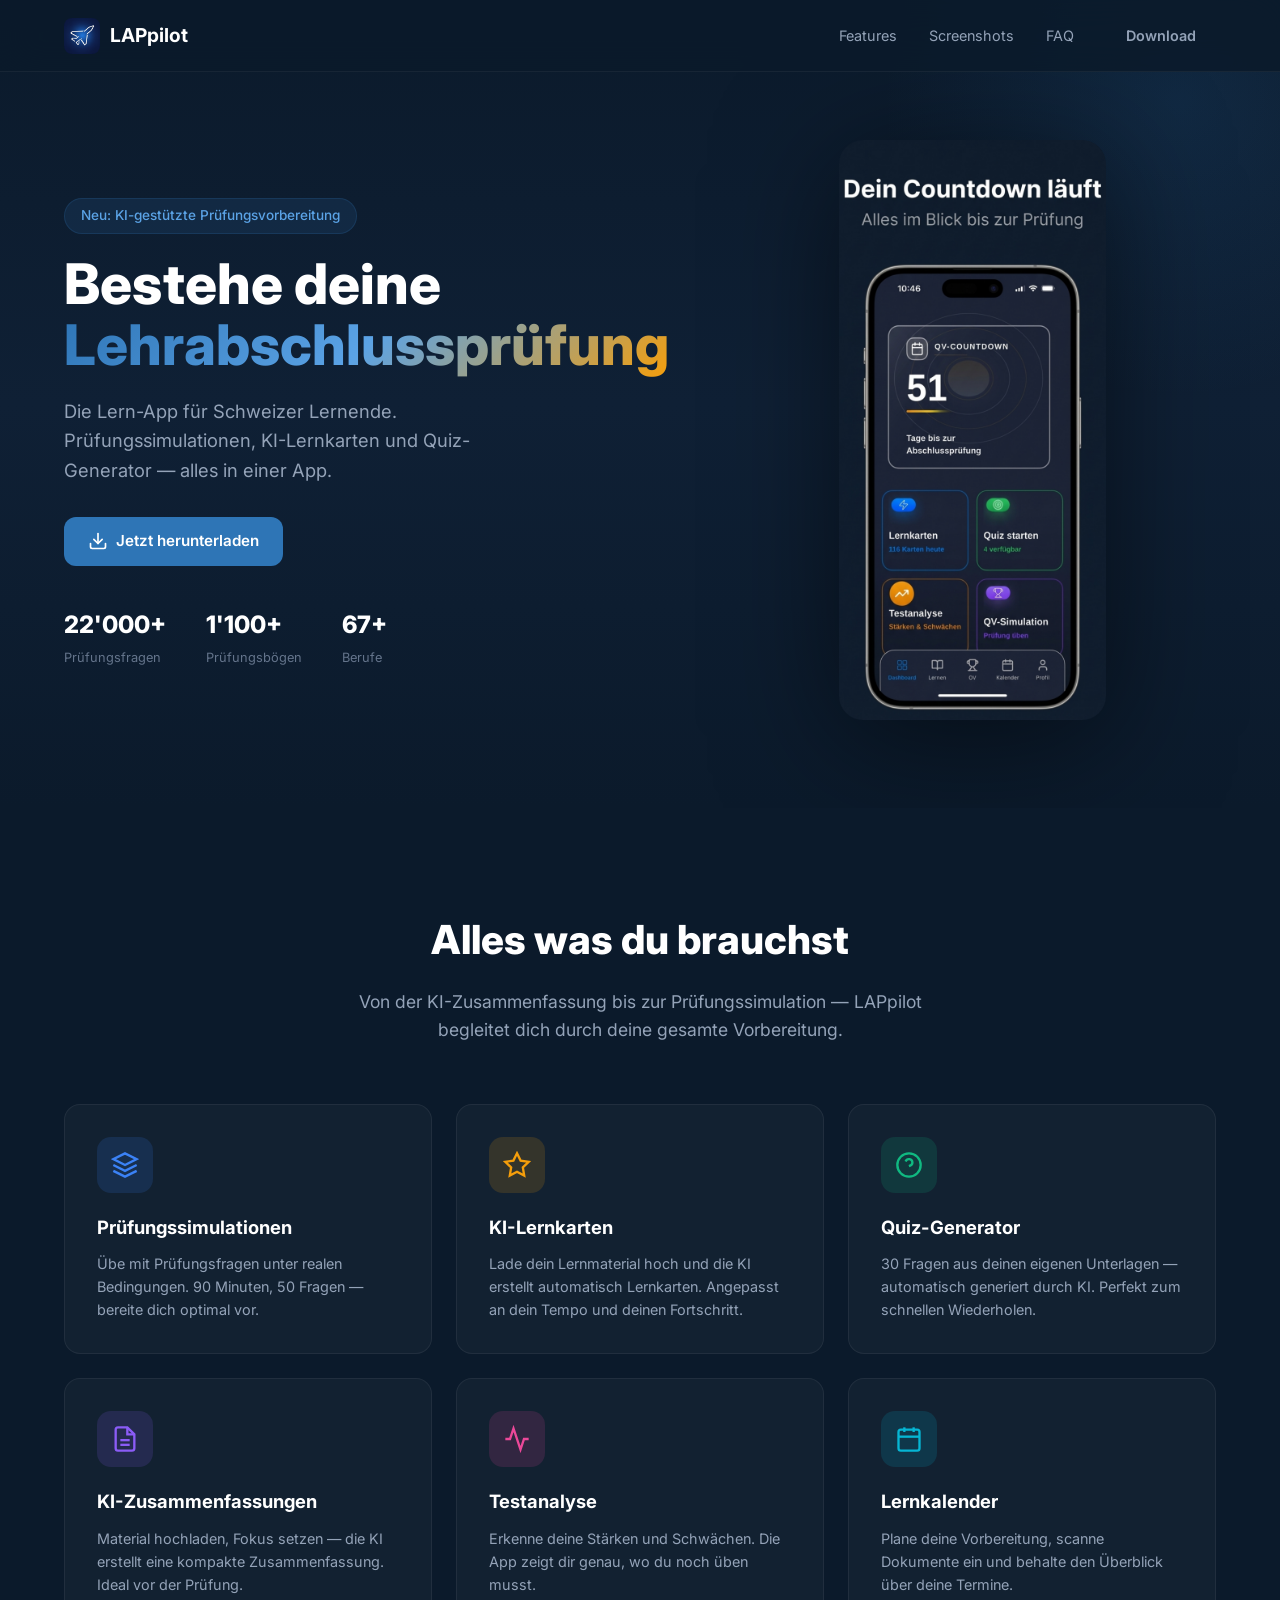
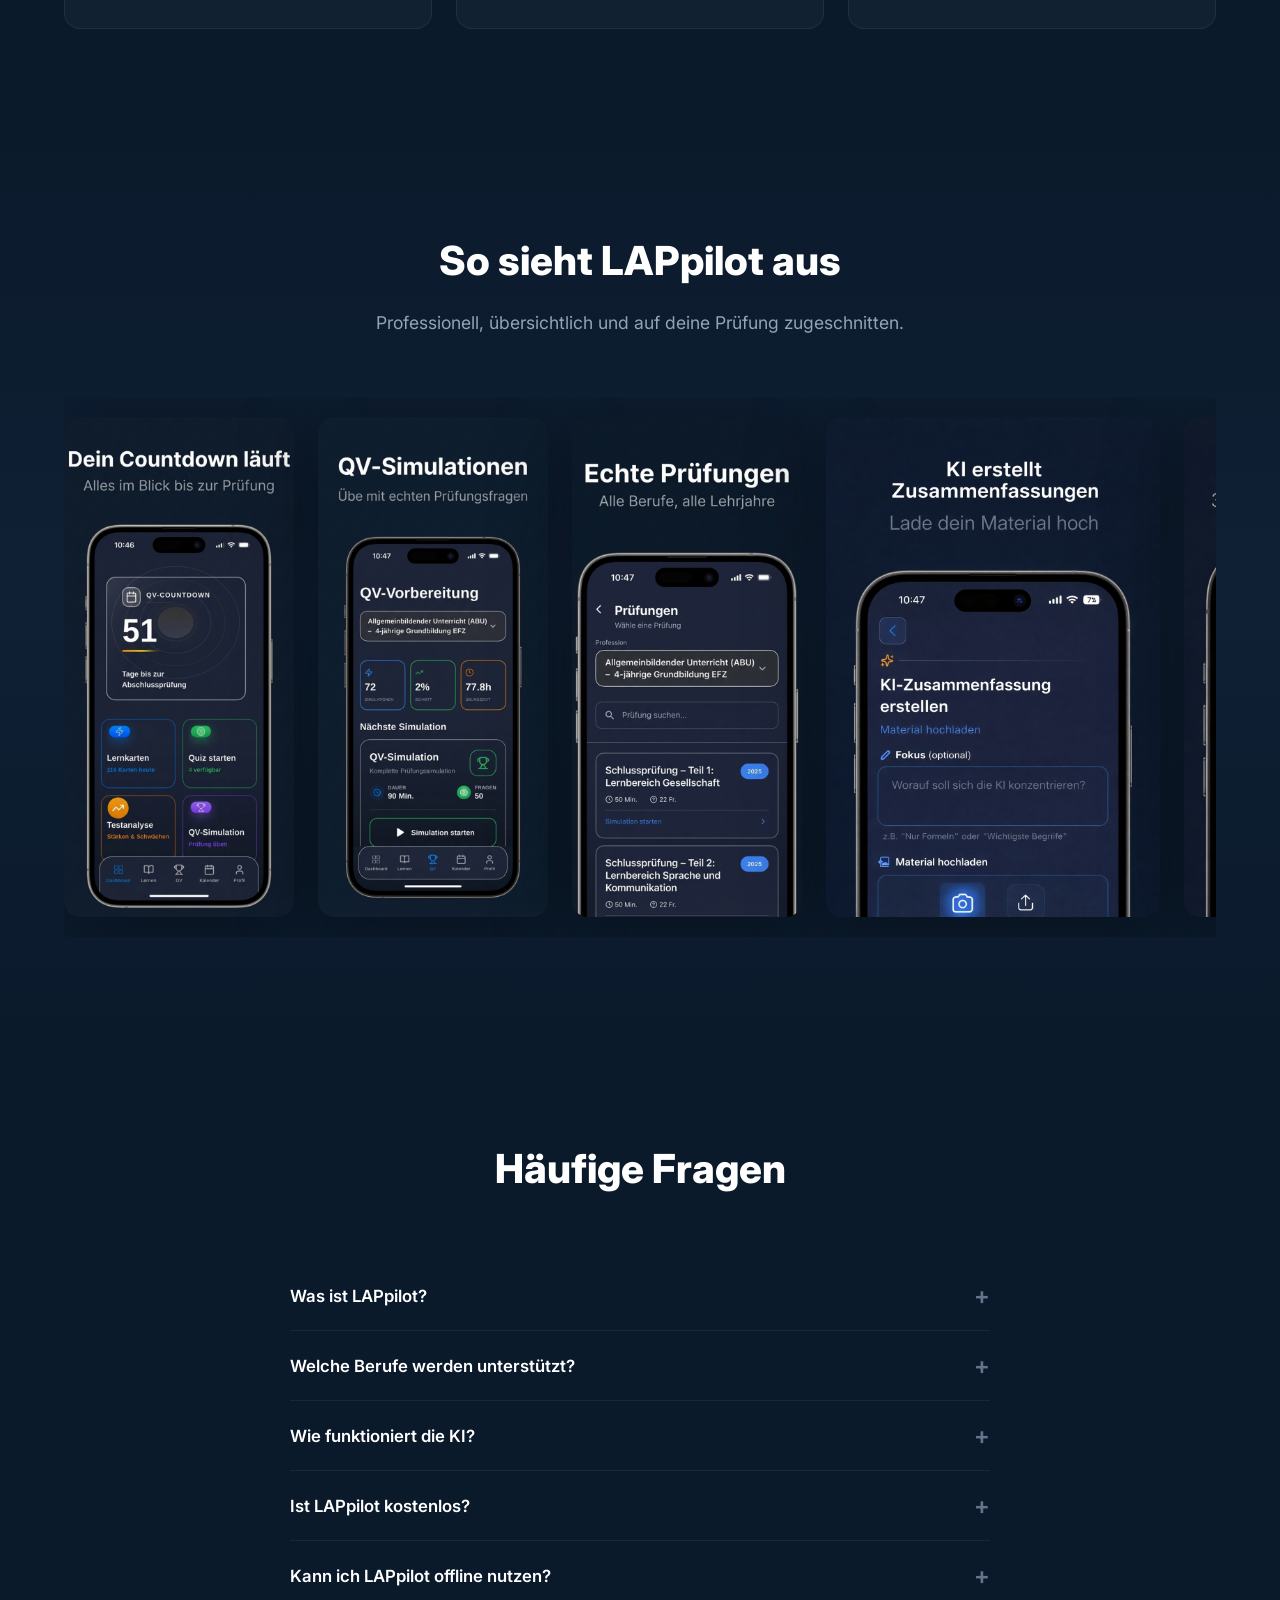
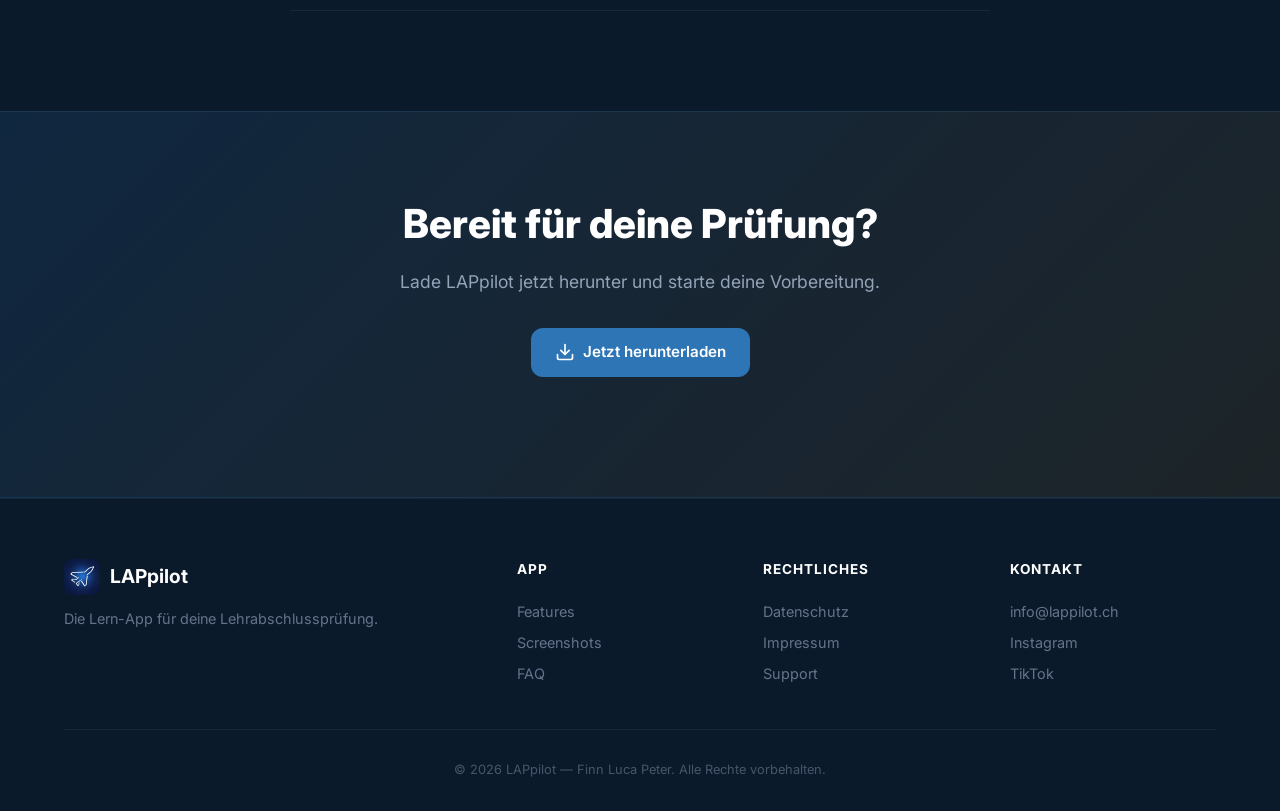
==== commit 15809e49: "fix: nur noch 1 Button 'Jetzt herunterladen' mit OneLink Co-Authored-By: Claude Opus 4.7 <noreply@an" ====
--- a/index.html
+++ b/index.html
@@ -41,13 +41,9 @@
                 <h1>Bestehe deine<br><span class="gradient-text">Lehrabschlussprüfung</span></h1>
                 <p class="hero-subtitle">Die Lern-App für Schweizer Lernende. Prüfungssimulationen, KI-Lernkarten und Quiz-Generator — alles in einer App.</p>
                 <div class="hero-buttons">
-                    <a href="itms-apps://apps.apple.com/app/id6760356759" class="btn btn-primary">
-                        <svg width="20" height="20" viewBox="0 0 24 24" fill="currentColor"><path d="M18.71 19.5c-.83 1.24-1.71 2.45-3.05 2.47-1.34.03-1.77-.79-3.29-.79-1.53 0-2 .77-3.27.82-1.31.05-2.3-1.32-3.14-2.53C4.25 17 2.94 12.45 4.7 9.39c.87-1.52 2.43-2.48 4.12-2.51 1.28-.02 2.5.87 3.29.87.78 0 2.26-1.07 3.8-.91.65.03 2.47.26 3.64 1.98-.09.06-2.17 1.28-2.15 3.81.03 3.02 2.65 4.03 2.68 4.04-.03.07-.42 1.44-1.38 2.83M13 3.5c.73-.83 1.94-1.46 2.94-1.5.13 1.17-.34 2.35-1.04 3.19-.69.85-1.83 1.51-2.95 1.42-.15-1.15.41-2.35 1.05-3.11z"/></svg>
-                        App Store
-                    </a>
-                    <a href="intent://details?id=com.LAPpilot.app#Intent;scheme=market;package=com.android.vending;S.browser_fallback_url=https%3A%2F%2Fplay.google.com%2Fstore%2Fapps%2Fdetails%3Fid%3Dcom.LAPpilot.app;end" class="btn btn-secondary">
-                        <svg width="20" height="20" viewBox="0 0 24 24" fill="currentColor"><path d="M3,20.5V3.5C3,2.91 3.34,2.39 3.84,2.15L13.69,12L3.84,21.85C3.34,21.61 3,21.09 3,20.5M16.81,15.12L6.05,21.34L14.54,12.85L16.81,15.12M20.16,10.81C20.5,11.08 20.75,11.5 20.75,12C20.75,12.5 20.53,12.9 20.18,13.18L17.89,14.5L15.39,12L17.89,9.5L20.16,10.81M6.05,2.66L16.81,8.88L14.54,11.15L6.05,2.66Z"/></svg>
-                        Google Play
+                    <a href="https://lappilot.onelink.me/udVn/tiktok" class="btn btn-primary">
+                        <svg width="20" height="20" viewBox="0 0 24 24" fill="none" stroke="currentColor" stroke-width="2" stroke-linecap="round" stroke-linejoin="round"><path d="M21 15v4a2 2 0 0 1-2 2H5a2 2 0 0 1-2-2v-4"/><polyline points="7 10 12 15 17 10"/><line x1="12" y1="15" x2="12" y2="3"/></svg>
+                        Jetzt herunterladen
                     </a>
                 </div>
                 <div class="hero-stats">
@@ -196,13 +192,9 @@
             <h2>Bereit für deine Prüfung?</h2>
             <p>Lade LAPpilot jetzt herunter und starte deine Vorbereitung.</p>
             <div class="hero-buttons" style="justify-content: center;">
-                <a href="itms-apps://apps.apple.com/app/id6760356759" class="btn btn-primary">
-                    <svg width="20" height="20" viewBox="0 0 24 24" fill="currentColor"><path d="M18.71 19.5c-.83 1.24-1.71 2.45-3.05 2.47-1.34.03-1.77-.79-3.29-.79-1.53 0-2 .77-3.27.82-1.31.05-2.3-1.32-3.14-2.53C4.25 17 2.94 12.45 4.7 9.39c.87-1.52 2.43-2.48 4.12-2.51 1.28-.02 2.5.87 3.29.87.78 0 2.26-1.07 3.8-.91.65.03 2.47.26 3.64 1.98-.09.06-2.17 1.28-2.15 3.81.03 3.02 2.65 4.03 2.68 4.04-.03.07-.42 1.44-1.38 2.83M13 3.5c.73-.83 1.94-1.46 2.94-1.5.13 1.17-.34 2.35-1.04 3.19-.69.85-1.83 1.51-2.95 1.42-.15-1.15.41-2.35 1.05-3.11z"/></svg>
-                    App Store
-                </a>
-                <a href="intent://details?id=com.LAPpilot.app#Intent;scheme=market;package=com.android.vending;S.browser_fallback_url=https%3A%2F%2Fplay.google.com%2Fstore%2Fapps%2Fdetails%3Fid%3Dcom.LAPpilot.app;end" class="btn btn-secondary">
-                    <svg width="20" height="20" viewBox="0 0 24 24" fill="currentColor"><path d="M3,20.5V3.5C3,2.91 3.34,2.39 3.84,2.15L13.69,12L3.84,21.85C3.34,21.61 3,21.09 3,20.5M16.81,15.12L6.05,21.34L14.54,12.85L16.81,15.12M20.16,10.81C20.5,11.08 20.75,11.5 20.75,12C20.75,12.5 20.53,12.9 20.18,13.18L17.89,14.5L15.39,12L17.89,9.5L20.16,10.81M6.05,2.66L16.81,8.88L14.54,11.15L6.05,2.66Z"/></svg>
-                    Google Play
+                <a href="https://lappilot.onelink.me/udVn/tiktok" class="btn btn-primary">
+                    <svg width="20" height="20" viewBox="0 0 24 24" fill="none" stroke="currentColor" stroke-width="2" stroke-linecap="round" stroke-linejoin="round"><path d="M21 15v4a2 2 0 0 1-2 2H5a2 2 0 0 1-2-2v-4"/><polyline points="7 10 12 15 17 10"/><line x1="12" y1="15" x2="12" y2="3"/></svg>
+                    Jetzt herunterladen
                 </a>
             </div>
         </div>
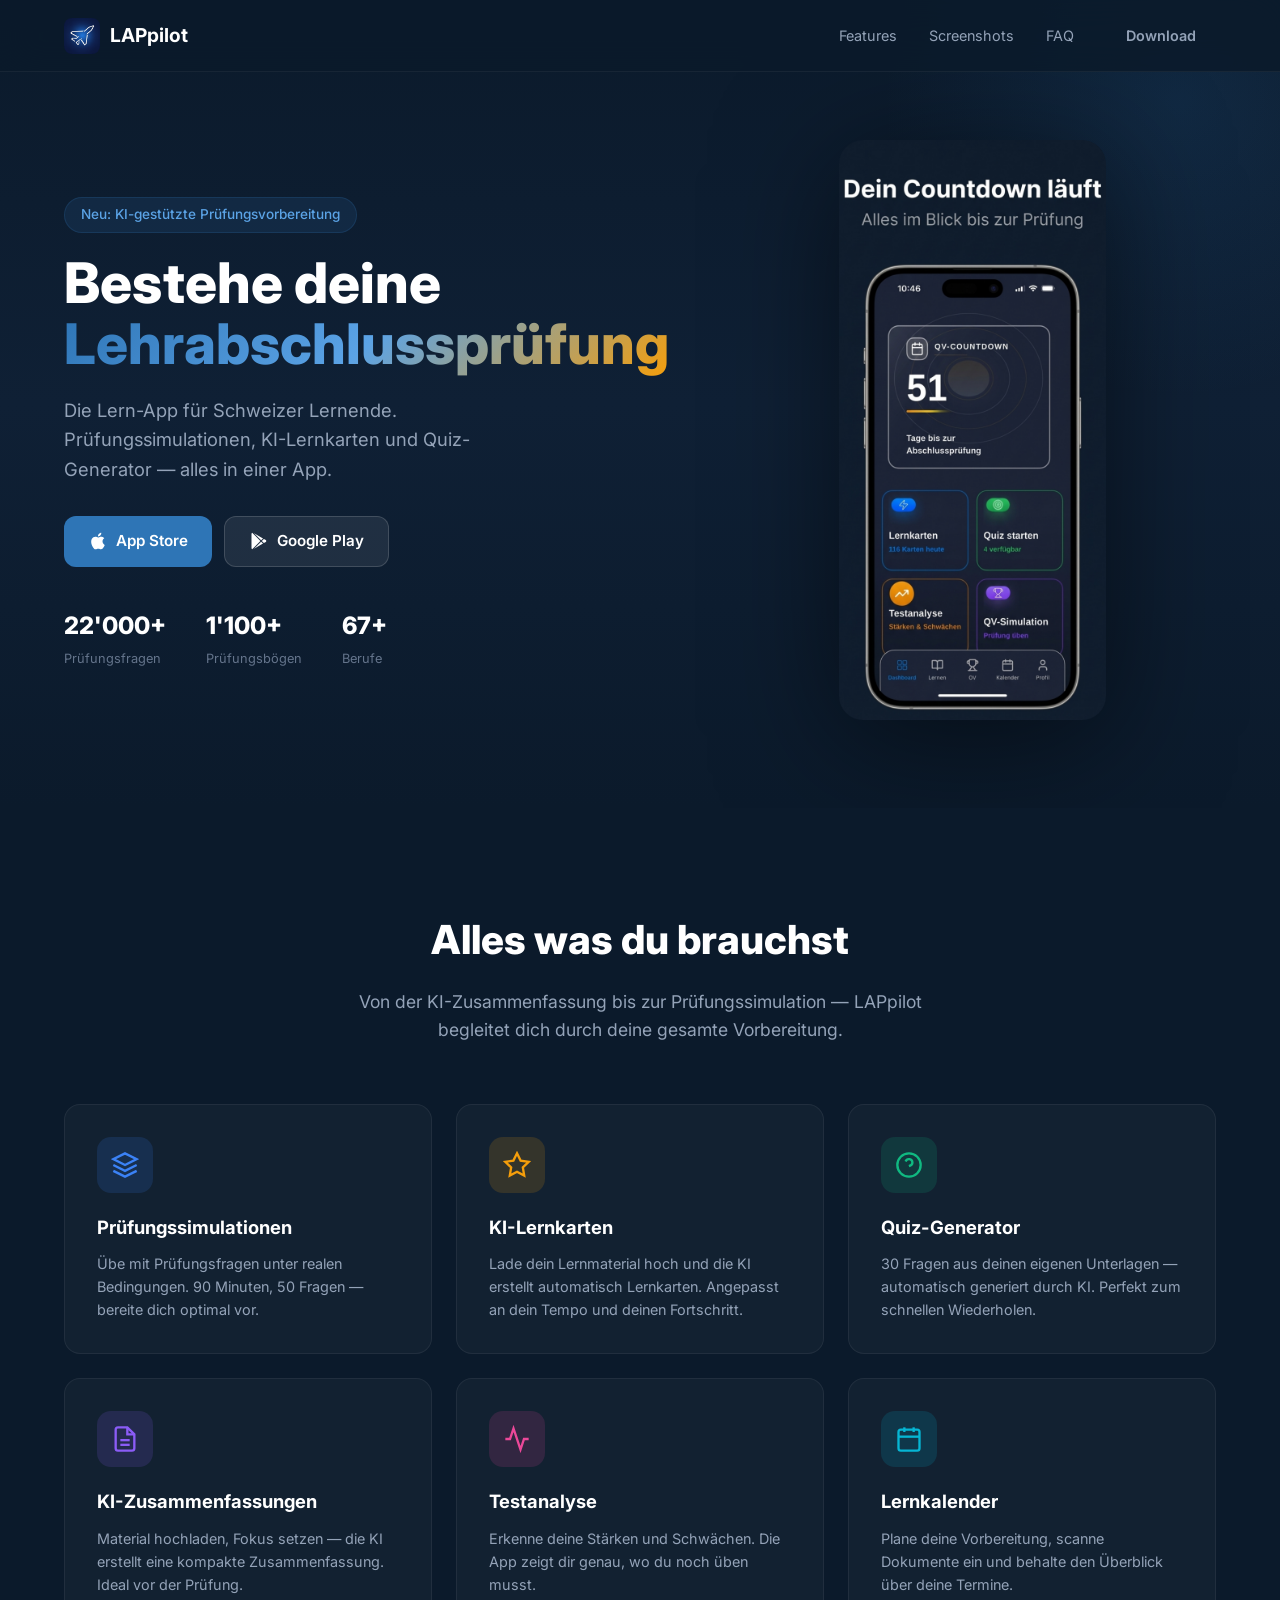
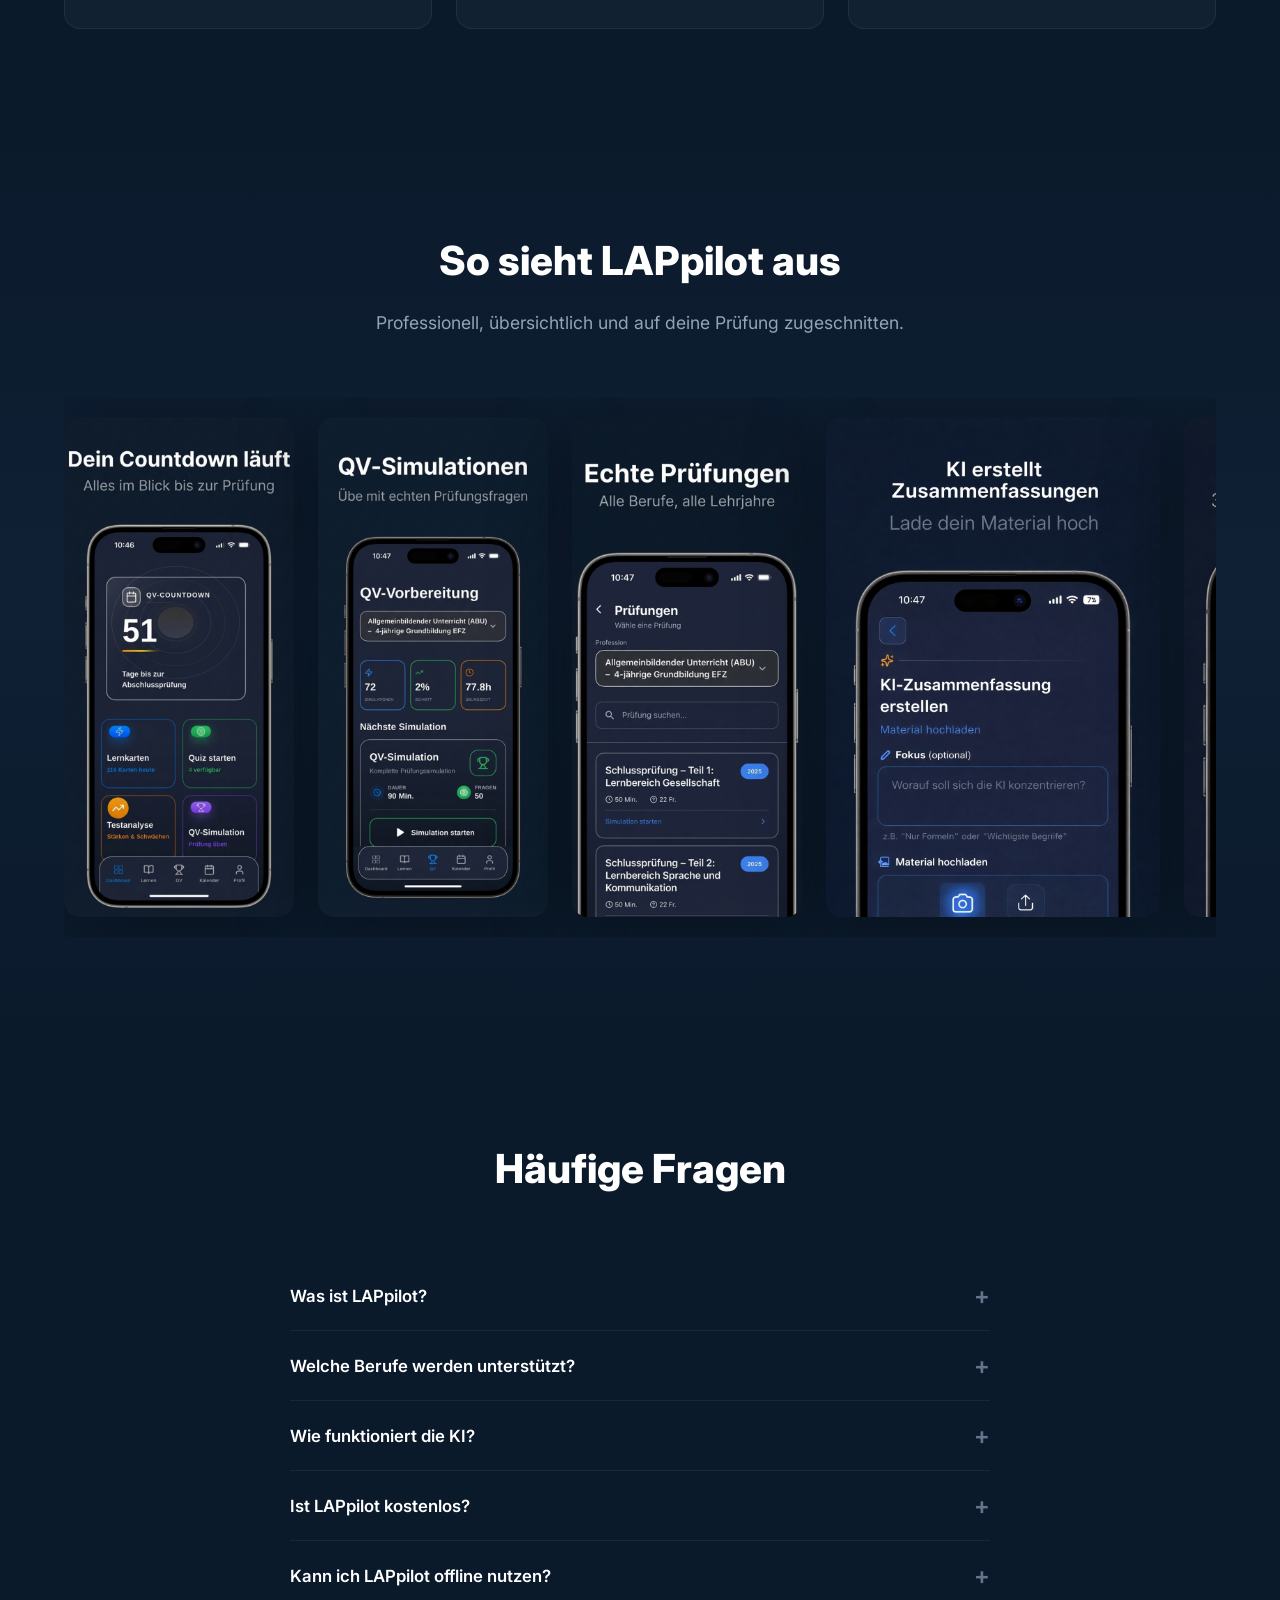
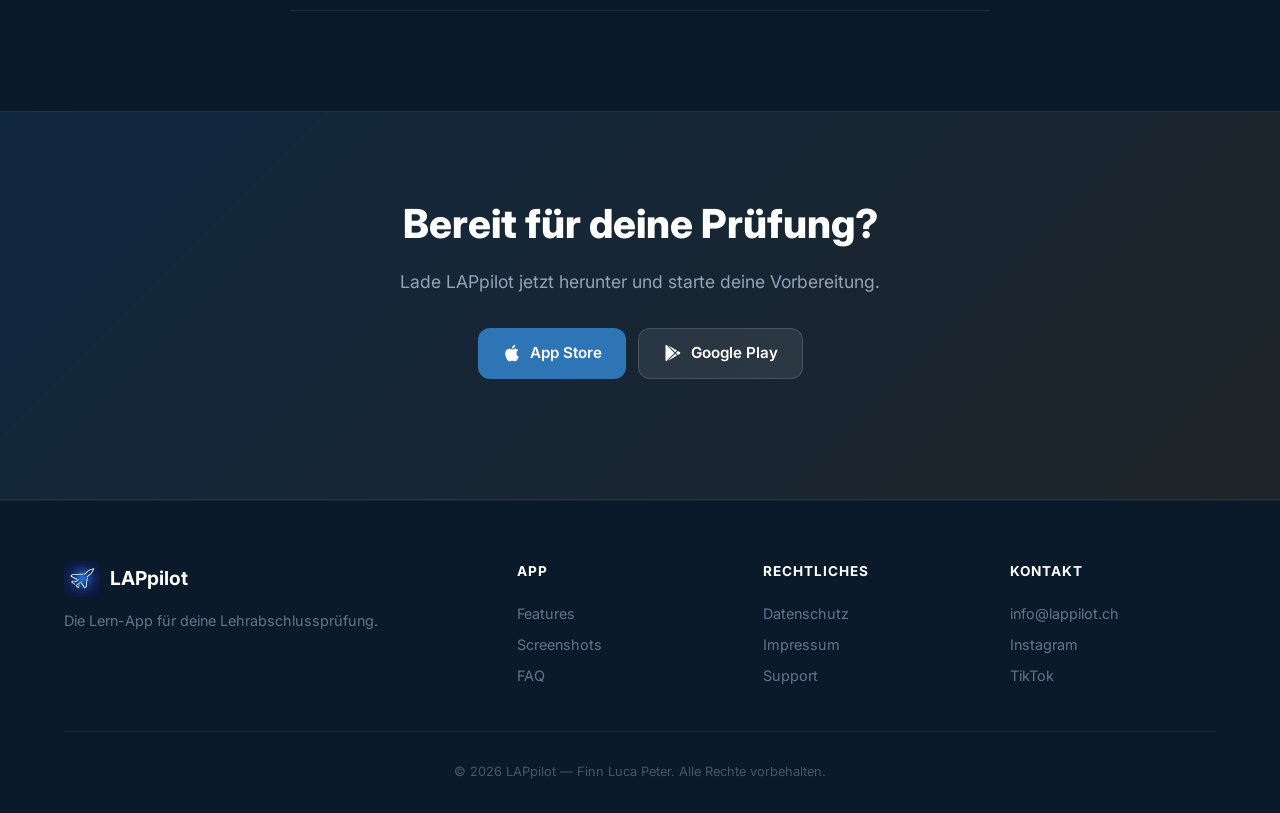
==== commit 6eeb2738: "revert: lappilot.ch zurueck auf 2 Buttons (App Store + Google Play direkte URLs) Co-Authored-By: Cla" ====
--- a/index.html
+++ b/index.html
@@ -28,7 +28,7 @@
                 <li><a href="#screenshots">Screenshots</a></li>
                 <!-- <li><a href="#pricing">Preise</a></li> -->
                 <li><a href="#faq">FAQ</a></li>
-                <li><a href="https://lappilot.onelink.me/udVn/tiktok" class="btn btn-nav">Download</a></li>
+                <li><a href="#cta" class="btn btn-nav">Download</a></li>
             </ul>
         </div>
     </nav>
@@ -41,9 +41,13 @@
                 <h1>Bestehe deine<br><span class="gradient-text">Lehrabschlussprüfung</span></h1>
                 <p class="hero-subtitle">Die Lern-App für Schweizer Lernende. Prüfungssimulationen, KI-Lernkarten und Quiz-Generator — alles in einer App.</p>
                 <div class="hero-buttons">
-                    <a href="https://lappilot.onelink.me/udVn/tiktok" class="btn btn-primary">
-                        <svg width="20" height="20" viewBox="0 0 24 24" fill="none" stroke="currentColor" stroke-width="2" stroke-linecap="round" stroke-linejoin="round"><path d="M21 15v4a2 2 0 0 1-2 2H5a2 2 0 0 1-2-2v-4"/><polyline points="7 10 12 15 17 10"/><line x1="12" y1="15" x2="12" y2="3"/></svg>
-                        Jetzt herunterladen
+                    <a href="https://apps.apple.com/ch/app/lappilot/id6760356759" class="btn btn-primary">
+                        <svg width="20" height="20" viewBox="0 0 24 24" fill="currentColor"><path d="M18.71 19.5c-.83 1.24-1.71 2.45-3.05 2.47-1.34.03-1.77-.79-3.29-.79-1.53 0-2 .77-3.27.82-1.31.05-2.3-1.32-3.14-2.53C4.25 17 2.94 12.45 4.7 9.39c.87-1.52 2.43-2.48 4.12-2.51 1.28-.02 2.5.87 3.29.87.78 0 2.26-1.07 3.8-.91.65.03 2.47.26 3.64 1.98-.09.06-2.17 1.28-2.15 3.81.03 3.02 2.65 4.03 2.68 4.04-.03.07-.42 1.44-1.38 2.83M13 3.5c.73-.83 1.94-1.46 2.94-1.5.13 1.17-.34 2.35-1.04 3.19-.69.85-1.83 1.51-2.95 1.42-.15-1.15.41-2.35 1.05-3.11z"/></svg>
+                        App Store
+                    </a>
+                    <a href="https://play.google.com/store/apps/details?id=com.LAPpilot.app" class="btn btn-secondary">
+                        <svg width="20" height="20" viewBox="0 0 24 24" fill="currentColor"><path d="M3,20.5V3.5C3,2.91 3.34,2.39 3.84,2.15L13.69,12L3.84,21.85C3.34,21.61 3,21.09 3,20.5M16.81,15.12L6.05,21.34L14.54,12.85L16.81,15.12M20.16,10.81C20.5,11.08 20.75,11.5 20.75,12C20.75,12.5 20.53,12.9 20.18,13.18L17.89,14.5L15.39,12L17.89,9.5L20.16,10.81M6.05,2.66L16.81,8.88L14.54,11.15L6.05,2.66Z"/></svg>
+                        Google Play
                     </a>
                 </div>
                 <div class="hero-stats">
@@ -187,14 +191,18 @@
     </section>
 
     <!-- CTA Section -->
-    <section class="cta">
+    <section class="cta" id="cta">
         <div class="container">
             <h2>Bereit für deine Prüfung?</h2>
             <p>Lade LAPpilot jetzt herunter und starte deine Vorbereitung.</p>
             <div class="hero-buttons" style="justify-content: center;">
-                <a href="https://lappilot.onelink.me/udVn/tiktok" class="btn btn-primary">
-                    <svg width="20" height="20" viewBox="0 0 24 24" fill="none" stroke="currentColor" stroke-width="2" stroke-linecap="round" stroke-linejoin="round"><path d="M21 15v4a2 2 0 0 1-2 2H5a2 2 0 0 1-2-2v-4"/><polyline points="7 10 12 15 17 10"/><line x1="12" y1="15" x2="12" y2="3"/></svg>
-                    Jetzt herunterladen
+                <a href="https://apps.apple.com/ch/app/lappilot/id6760356759" class="btn btn-primary">
+                    <svg width="20" height="20" viewBox="0 0 24 24" fill="currentColor"><path d="M18.71 19.5c-.83 1.24-1.71 2.45-3.05 2.47-1.34.03-1.77-.79-3.29-.79-1.53 0-2 .77-3.27.82-1.31.05-2.3-1.32-3.14-2.53C4.25 17 2.94 12.45 4.7 9.39c.87-1.52 2.43-2.48 4.12-2.51 1.28-.02 2.5.87 3.29.87.78 0 2.26-1.07 3.8-.91.65.03 2.47.26 3.64 1.98-.09.06-2.17 1.28-2.15 3.81.03 3.02 2.65 4.03 2.68 4.04-.03.07-.42 1.44-1.38 2.83M13 3.5c.73-.83 1.94-1.46 2.94-1.5.13 1.17-.34 2.35-1.04 3.19-.69.85-1.83 1.51-2.95 1.42-.15-1.15.41-2.35 1.05-3.11z"/></svg>
+                    App Store
+                </a>
+                <a href="https://play.google.com/store/apps/details?id=com.LAPpilot.app" class="btn btn-secondary">
+                    <svg width="20" height="20" viewBox="0 0 24 24" fill="currentColor"><path d="M3,20.5V3.5C3,2.91 3.34,2.39 3.84,2.15L13.69,12L3.84,21.85C3.34,21.61 3,21.09 3,20.5M16.81,15.12L6.05,21.34L14.54,12.85L16.81,15.12M20.16,10.81C20.5,11.08 20.75,11.5 20.75,12C20.75,12.5 20.53,12.9 20.18,13.18L17.89,14.5L15.39,12L17.89,9.5L20.16,10.81M6.05,2.66L16.81,8.88L14.54,11.15L6.05,2.66Z"/></svg>
+                    Google Play
                 </a>
             </div>
         </div>
@@ -236,6 +244,6 @@
         </div>
     </footer>
 
-    <script src="js/main.js?v=5"></script>
+    <script src="js/main.js?v=7"></script>
 </body>
 </html>
